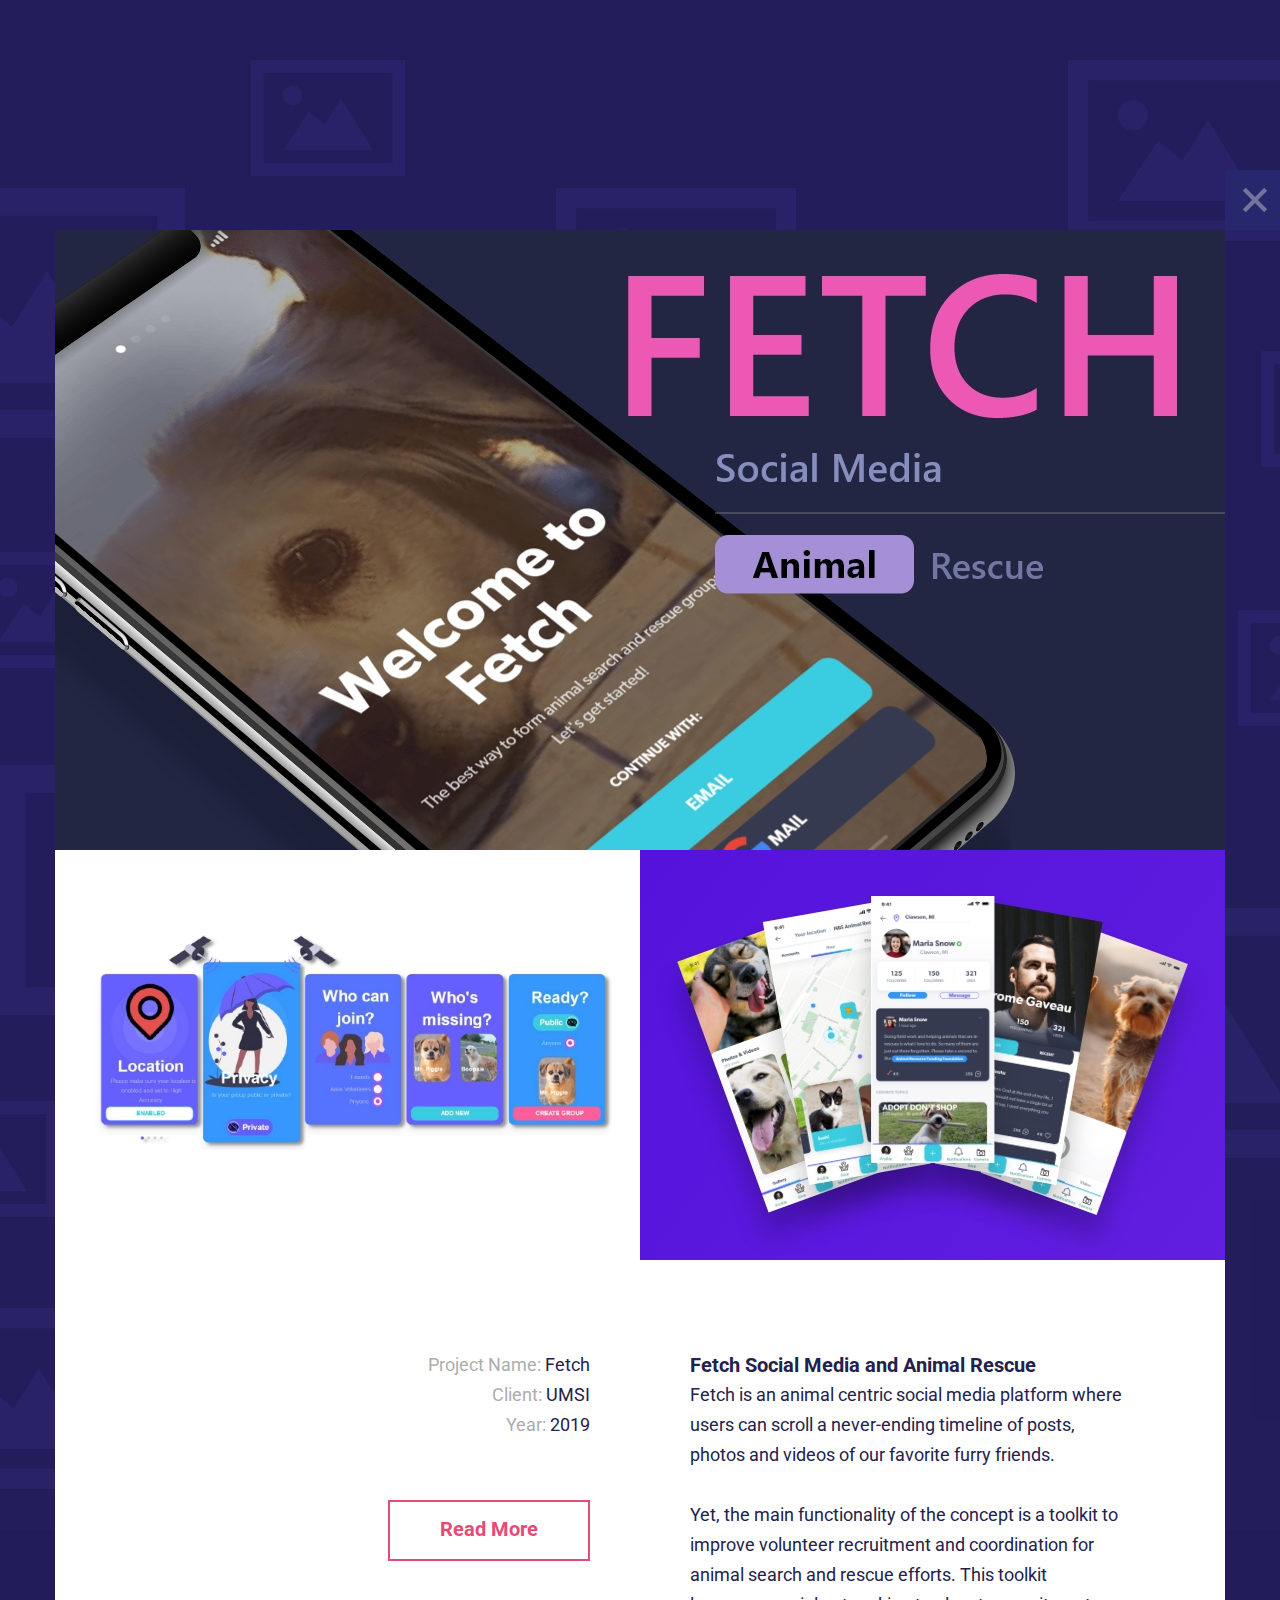
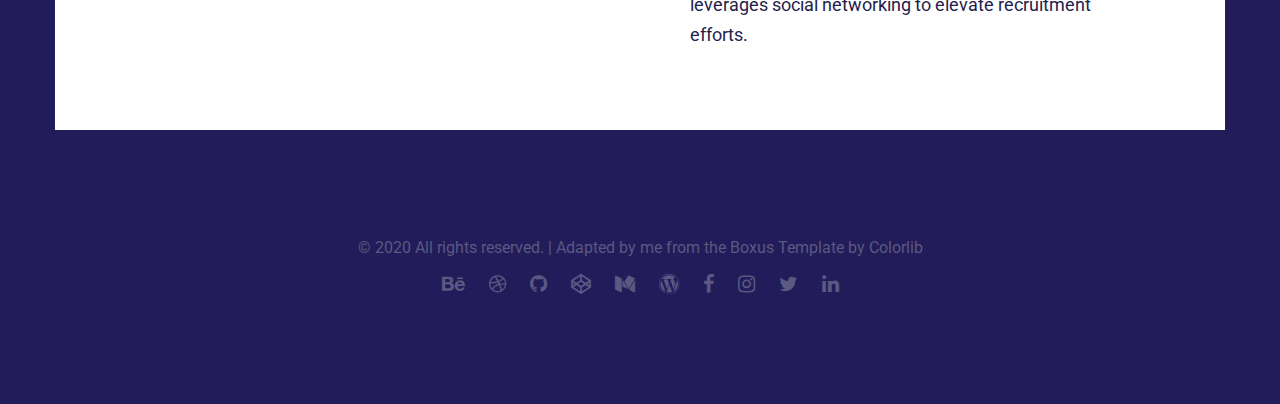
==== fetch-portfolio.html @ fd2efea6 "Add files via upload" ====
<!DOCTYPE HTML>
<html lang="en-US">
    <head>
        <title>Boxus - Html Responsive One Page Template</title>
        <meta http-equiv="Content-Type" content="text/html; charset=UTF-8">
        <meta name="description" content="Template by Colorlib" />
        <meta name="keywords" content="HTML, CSS, JavaScript, PHP" />
        <meta name="author" content="Colorlib" />
        <meta name="viewport" content="width=device-width, initial-scale=1, maximum-scale=1">

        <link rel="shortcut icon" href="images/favicon.png" />
        <link href='http://fonts.googleapis.com/css?family=Roboto:300,400,400i,700,700i,900|Montserrat:400,700|PT+Serif' rel='stylesheet' type='text/css'>
        <link rel="stylesheet" type="text/css"  href='css/clear.css' />
        <link rel="stylesheet" type="text/css"  href='css/common.css' />
        <link rel="stylesheet" type="text/css"  href='css/font-awesome.min.css' />
        <link rel="stylesheet" type="text/css"  href='css/carouFredSel.css' />
        <link rel="stylesheet" type="text/css"  href='css/prettyPhoto.css' />
        <link rel="stylesheet" type="text/css"  href='css/sm-clean.css' />
        <link rel="stylesheet" type="text/css"  href='style.css' />

        <!--[if lt IE 9]>
                <script src="js/html5.js"></script>
        <![endif]-->

    </head>
    <body class="single-portfolio">

        <!-- Preloader Gif -->
        <table class="doc-loader">
            <tr>
                <td>
                    <img src="images/loop_loading_derek_fitzpatrick.gif" alt="Loading..." />
                </td>
            </tr>
        </table>

        <!-- Menu -->
        <div class="menu-wrapper center-relative">
            <nav id="header-main-menu">
                <div class="mob-menu">MENU</div>
                <ul class="main-menu sm sm-clean">
                    <li><a href="#home">Home</a></li>
                    <li><a href="#services">Services</a></li>
                    <li><a href="#portfolio">Portfolio</a></li>
                    <li><a href="#about">About</a></li>
                    <li><a href="#news">News</a></li>
                    <li><a href="#video">Video</a></li>
                    <li><a href="#skills">Skills</a></li>
                    <li><a href="#contact">Contact</a></li>
                </ul>
            </nav>
        </div>



        <article id="portfolio-1" class="section portfolio">
            <div class="center-relative content-1170">
                <div class="entry-content">
                    <div class="content-wrap relative">
                        <a class="absolute x-close" href="index.html#portfolio">
                            <img src="images/icon_x.svg" alt="Close">
                        </a>

                        <div class="one margin-0">
                            <img src="demo-images/item_img_01.jpg" alt="">
                        </div>
                        <div class="clear"></div>
                        <div class="one_half margin-0">
                            <img src="demo-images/item_img_02.jpg" alt="">
                        </div>
                        <div class="one_half last margin-0">
                            <img src="demo-images/item_img_03.jpg" alt="">
                        </div>
                        <div class="clear"></div>
                        <br>
                        <br>
                        <br>

                        <div class="one_half text-right">
                            <p>
                                <span style="color: #adadad;">Project Name:</span> Fetch<br>
                                <span style="color: #adadad;">Client:</span> UMSI<br>
                                <span style="color: #adadad;">Year:</span> 2019
                            </p>
                           <br>
                           <br>
                            <div class="text-right">
                                <a href="#" target="_self" class="button ">Read More</a>
                            </div>
                        </div>
                        <div class="one_half last ">
                            <h1>Fetch Social Media and Animal Rescue</h1>
                            <p>Fetch is an animal centric social media platform where users can scroll a never-ending timeline of posts, photos and videos of our favorite furry friends.</p>
                            <br>
                            <p>
                                Yet, the main functionality of the concept is a toolkit to improve volunteer recruitment and coordination for animal search and rescue efforts. This toolkit leverages social networking to elevate recruitment efforts.<br>
                            </p>
                        </div>
                        <div class="clear"></div>
                    </div>
                </div>
                <div class="clear"></div>
            </div>



            <!-- Footer -->
            <footer>
                <div class="footer content-1170 center-relative">
                    <ul>
                        <li class="copyright-footer">
                            © 2020 All rights reserved. | Adapted by me from the Boxus Template by <a href="https://colorlib.com" target="_blank">Colorlib</a>
                        </li>
                        <li class="social-footer">
                            <a href="https://www.behance.net/mtthwx" target="_blank"><span class="fa fa-behance"></span></a>
                        <a href="https://dribbble.com/mtthwgrvn" target="_blank"><span class="fa fa-dribbble"></span></a>
						<a href="https://github.com/mtthwgrvn" target="_blank"><span class="fa fa-github"></span></a>
						<a href="https://codepen.io/mtthwgrvn/" target="_blank"><span class="fa fa-codepen"></span></a>
						<a href="https://medium.com/@mtthwgrvn_15256" target="_blank"><span class="fa fa-medium"></span></a>
						<a href="https://mtthwx.com" target="_blank"><span class="fa fa-wordpress"></span></a>
                        <a href="https://www.facebook.com/mtthwgrvn" target="_blank"><span class="fa fa-facebook"></span></a>
						<a href="https://www.instagram.com/_mtthwgrvn_/" target="_blank"><span class="fa fa-instagram"></span></a>
						<a href="https://twitter.com/mtthwgrvn" target="_blank"><span class="fa fa-twitter"></span></a>
						<a href="https://www.linkedin.com/in/matthew-garvin-7260724a/" target="_blank"><span class="fa fa-linkedin"></span></a>
                        </li>
                    </ul>
                </div>
            </footer>
        </article>




        <!--Load JavaScript-->
        <script type="text/javascript" src="js/jquery.js"></script>
        <script type='text/javascript' src='js/jquery.sticky-kit.min.js'></script>
        <script type='text/javascript' src='js/jquery.smartmenus.min.js'></script>
        <script type='text/javascript' src='js/jquery.sticky.js'></script>
        <script type='text/javascript' src='js/jquery.dryMenu.js'></script>
        <script type='text/javascript' src='js/isotope.pkgd.js'></script>
        <script type='text/javascript' src='js/jquery.carouFredSel-6.2.0-packed.js'></script>
        <script type='text/javascript' src='js/jquery.mousewheel.min.js'></script>
        <script type='text/javascript' src='js/jquery.touchSwipe.min.js'></script>
        <script type='text/javascript' src='js/jquery.easing.1.3.js'></script>
        <script type='text/javascript' src='js/imagesloaded.pkgd.js'></script>
        <script type='text/javascript' src='js/jquery.prettyPhoto.js'></script>
        <script type='text/javascript' src='js/main.js'></script>
    </body>
</html>
---- css/clear.css ----
html, body, div, span, object, iframe,
h1, h2, h3, h4, h5, h6, p, blockquote, pre,
abbr, address, cite, code,
del, dfn, em, img, ins, kbd, q, samp,
small, strong, sub, sup, var,
b, i, ol, ul, li,
fieldset, form, label, legend,
table, caption, tbody, tfoot, thead, tr, th, td,
article, aside, canvas, details, figcaption, figure, 
footer, header, hgroup, menu, nav, section, summary,
time, mark, audio, video {
    margin:0;
    padding:0;
    border:0;
    outline: none;
    font-size:100%;
    vertical-align:baseline;
    background:transparent;
}

body {
    line-height:1;
}

article,aside,details,figcaption,figure,
footer,header,hgroup,menu,nav,section { 
    display:block;
}

nav ul,ul,ol {
    list-style:none;
}

blockquote, q {
    quotes:none;
}

blockquote:before, blockquote:after,
q:before, q:after {
    content:'';
    content:none;
}

a {
    margin:0;
    padding:0;
    font-size:100%;
	outline: none;
    vertical-align:baseline;
    background:transparent;
}

ins {
    background-color:#ff9;
    color:#000;
    text-decoration:none;
}

mark {
    background-color:#ff9;
    color:#000; 
    font-style:italic;
    font-weight:bold;
}

del {
    text-decoration: line-through;
}

abbr[title], dfn[title] {
    border-bottom:1px dotted;
    cursor:help;
}

table {
    border-collapse:collapse;
    border-spacing:0;
}

hr {
    display:block;
    height:1px;
    border:0;   
    border-top:1px solid #cccccc;
    margin:1em 0;
    padding:0;
}

input, select {
    vertical-align:middle;
}

input:focus, textarea:focus
{
    outline: none;
}
---- css/common.css ----
a.wp-ver
{
    color: red !important;
    font-weight: 700 !important;
}
.block
{
    display: block;
}
.hidden
{
    display: none;
}
.clear
{
    clear: both;
}
.left
{
    float: left;
}
.right
{
    float: right;
}
.line-height
{
    line-height: 0;
}
.clear-right
{
    clear: right;
}
.clear-left
{
    clear: left;
}
.center-relative
{
    margin-left: auto;
    margin-right: auto;
}
.center-absolute
{
    left: 50%;
}
.center-text
{
    text-align: center !important;
}
.text-left
{
    text-align: left;
}
.text-right
{
    text-align: right;
}
.absolute
{
    position: absolute;
}
.fixed
{
    position: fixed;
}
.relative
{
    position: relative;
}
.margin-0, .margin-0 img
{
    margin: 0 !important;
    line-height: 0;
}
.top-0
{
    margin-top: 0 !important;
}
.top-5
{
    margin-top: 5px !important;	
}
.top-10
{
    margin-top: 10px;	
}
.top-15
{
    margin-top: 15px;	
}
.top-20
{
    margin-top: 20px;
}
.top-25
{
    margin-top: 25px;	
}
.top-30
{
    margin-top: 30px;	
}
.top-50
{
    margin-top: 50px;	
}
.top-60
{
    margin-top: 60px;	
}
.top-70
{
    margin-top: 70px;	
}
.top-75
{
    margin-top: 75px;	
}
.top-80
{
    margin-top: 80px;
}
.top-100
{
    margin-top: 100px;	
}
.top-105
{
    margin-top: 105px;	
}
.top-120
{
    margin-top: 120px;
}
.top-150
{
    margin-top: 150px;	
}
.top-200
{
    margin-top: 200px;	
}
.top-negative-30
{
    margin-top: -30px;
}
.left-35
{
    margin-left:35px;
}
.right-35
{
    margin-right:35px;
}
.bottom-0
{
    margin-bottom: 0 !important;
}
.bottom-10
{
    margin-bottom: 10px !important;
}
.bottom-20
{
    margin-bottom: 20px !important;
}
.bottom-25
{
    margin-bottom: 25px !important;
}
.bottom-30
{
    margin-bottom: 30px !important;
}
.bottom-50
{
    margin-bottom: 50px !important;
}
.bottom-100
{
    margin-bottom: 100px !important;
}
.bottom-150
{
    margin-bottom: 150px !important;
}
.bottom-200
{
    margin-bottom: 200px !important;
}
.width-25
{
    width: 25%;
}
.width-50
{
    width: 50%;
}
.width-75
{
    width: 75%;
}
.width-85
{
    width: 85%;
}
.width-100
{
    width: 100%;
}
.sticky
{
    font-size: 100%;
}
blockquote
{
    font-family: 'Montserrat', sans-serif;
    margin-top: 50px;
    margin-bottom: 50px;
    font-size: 20px;
    line-height: 35px;
    color: #e64b77;
    font-weight: 400;
    position: relative;
    z-index: 2;
}
blockquote.inline-blockquote
{
    width: 395px;
    float: left;
    margin-left: -40px;
    margin-right: 40px;
    margin-top: 70px;

}
blockquote p
{
    position: relative;
    z-index: 2;
}
.wrap-blockquote
{
    display: inline;
}
address
{
    font-size: 32px;
    line-height: 50px;
    font-style: normal;
}
iframe
{
    width: 100%;
}
a.button
{
    display: inline-block;
    color: #e54b76;
    border: 2px solid #e54b76;
    text-align: center;
    padding-bottom: 15px;
    padding-top: 12px;
    padding-left: 50px;
    padding-right: 50px;
    cursor: pointer;
    margin-bottom: 25px;
    vertical-align: middle;
    text-decoration: none;
    font-size: 20px;
    font-weight: 700;
    transition: all .2s linear;
}
a.button:active
{
    position: relative;
    top: 1px;	
}
a.button:hover
{
    color: white;
    background-color: #e54b76;
}

h1,h2,h3,h4,h5,h6
{
    padding: 20px 0;
}
h1
{
    font-size: 38px;
    line-height: 38px;    
}
h2
{
    font-size: 34px;    
    line-height: 34px;    
}
h3
{
    font-size: 32px;  
    line-height: 32px;    
}
h4
{
    font-size: 30px;    
}
h5
{
    font-size: 28px;   
}
h6
{
    font-size: 26px;    
}
em
{
    font-style: italic;
}
ol
{
    list-style-type: decimal;
}
pre
{
    word-wrap: break-word;
}
.single-content table, .single-content th, .single-content td, .page-content table, .page-content th, .page-content td
{
    border:1px solid black;
    padding: 10px;
    vertical-align: middle;
}
sup
{
    vertical-align: super;
    font-size: smaller;
}
sub
{
    vertical-align: sub;
    font-size: smaller;
}
.single-content ol
{
    display: block;
    list-style-type: decimal;
    margin: 0 0 14px 17px;
}
.single-content ul
{
    display: block;
    list-style-type: disc;
    margin: 0 0 14px 17px;
}

/* COLUMNS */

.one,  .one_half,  .one_third,  .two_third,  .three_fourth, 
.one_fourth{
    margin-right: 100px;
    float: left;
    position: relative;
    margin-bottom: 30px;
}
.last{
    margin-right: 0 !important;
    clear: right;
}
.one{
    float: none;
    display: block;
    clear: both;
    margin-right: 0;
}
.one_half{
    width: 290px;
}

.one img,  .one_half img,  .one_third img,  .two_third img, 
.three_fourth img,  .one_fourth img{
    max-width: 100%;
    height: auto;
    max-height: 100%;
    width: auto;	
}

.one.margin-0 img, .one_half.margin-0 img, .one_third.margin-0 img, .two_third.margin-0 img, 
.one_fourth.margin-0 img, .three_fourth.margin-0 img{
    width: 100% !important;
}

.one.margin-0
{
    width: 100% !important;
    padding: 0 !important;
}

.one_half.margin-0{
    width: 50% !important;
    float: left !important;
    padding: 0 !important;
}

.one_third.margin-0{
    width: 33.333333333%;
    float: left !important;
    padding: 0 !important;
}
.two_third.margin-0{
    width: 66.666666666%;
    float: left !important;
    padding: 0 !important;
}
.one_fourth.margin-0{
    width: 25%;
    float: left !important;
    padding: 0 !important;
}
.three_fourth.margin-0{
    width: 75%;
    float: left !important;
    padding: 0 !important;
}

/* MENU */

/* Mobile first layout SmartMenus Core CSS (it's not recommended editing these rules)
   You need this once per page no matter how many menu trees or different themes you use.
-------------------------------------------------------------------------------------------*/

.sm,.sm ul,.sm li{display:block;list-style:none;margin:0;padding:0;line-height:normal;direction:ltr;-webkit-tap-highlight-color:rgba(0,0,0,0);}
.sm-rtl,.sm-rtl ul,.sm-rtl li{direction:rtl;text-align:right;}
.sm>li>h1,.sm>li>h2,.sm>li>h3,.sm>li>h4,.sm>li>h5,.sm>li>h6{margin:0;padding:0;}
.sm ul{display:none;}
.sm li,.sm a{position:relative;}
.sm a{display:block;}
.sm a.disabled{cursor:not-allowed;}
.sm:after{content:"\00a0";display:block;height:0;font:0px/0 serif;clear:both;visibility:hidden;overflow:hidden;}
.sm,.sm *,.sm *:before,.sm *:after{-moz-box-sizing:border-box;-webkit-box-sizing:border-box;box-sizing:border-box;}




/* WP DEFAULT CLASSES */

.alignnone {
    margin: 5px 20px 20px 0;
}

.aligncenter,
div.aligncenter {
    display: block;
    margin: 5px auto 5px auto;
}

.alignright {
    float:right;
    margin: 5px 0 20px 20px;
}

.alignleft {
    float: left;
    margin: 5px 20px 20px 0;
}

.aligncenter 
{
    display: block;
    margin: 5px auto 5px auto;
}

a img.alignright 
{
    float: right;
    margin: 5px 0 20px 20px;
}

a img.alignnone 
{
    margin: 20px 0px;
}

a img.alignleft 
{
    float: left;
    margin: 5px 20px 20px 0;
}

a img.aligncenter 
{
    display: block;
    margin-left: auto;
    margin-right: auto
}

.wp-caption 
{
    max-width: 100%;
}

.wp-caption.alignnone 
{
    margin: 20px 0px;
}

.wp-caption.alignleft 
{
    margin: 5px 20px 20px 0;
    text-align: left;
}

.wp-caption.alignright 
{
    margin: 5px 0 20px 20px;
    text-align: right;
}

.wp-caption img 
{
    width: auto;
    height: auto;
    max-width: 100%;
    max-height: 100%;
}

.wp-caption p.wp-caption-text 
{
    font-family: 'Montserrat', sans-serif;    
    font-size: 18px;
    color: #191919;
    padding-left: 100px;
    padding-top: 10px;
    padding-bottom: 30px;
}
.gallery-caption
{
    font-size: 100%;
}
.bypostauthor
{
    font-size: 100%;
}
/* Text meant only for screen readers. */
.screen-reader-text {
    clip: rect(1px, 1px, 1px, 1px);
    position: absolute !important;
    height: 1px;
    width: 1px;
    overflow: hidden;
}

.screen-reader-text:focus {
    background-color: #f1f1f1;
    border-radius: 3px;
    box-shadow: 0 0 2px 2px rgba(0, 0, 0, 0.6);
    clip: auto !important;
    color: #21759b;
    display: block;
    font-size: 14px;
    font-size: 0.875rem;
    font-weight: bold;
    height: auto;
    left: 5px;
    line-height: normal;
    padding: 15px 23px 14px;
    text-decoration: none;
    top: 5px;
    width: auto;
    z-index: 100000; /* Above WP toolbar. */
}
---- css/carouFredSel.css ----
.list_carousel.responsive {	
    margin-left: 0;
    width: 91%;
}
.list_carousel ul {
    margin: 0;
    padding: 0;
    list-style: none;
    display: block;
}
.list_carousel li {
    text-align: center;		
    padding: 0;
    display: block;
    float: left;
    position: relative;
}	

.image-slider-wrapper.service a.image_slider_next{background-image: url(../images/navigation_arrows_right.svg); width: 50px; height: 50px; z-index: 2; position: absolute; top: -150px; }
.image-slider-wrapper.img a.image_slider_next{background-image: url(../images/navigation_arrows_right.svg); width: 50px; height: 50px; z-index: 2; position: absolute; top: 30px; left: 30px;}
.carousel_text_next{background-image: url(../images/navigation_arrows_right.svg); width: 50px; height: 50px; margin-top: 50px; display: block !important; }
a.image_slider_next:hover, .carousel_text_next:hover, .carousel_fw_next:hover {background-position: 0 -50px;}
.carousel_pagination {margin-top: 50px; margin-bottom: 50px; margin-left: 160px;}
.carousel_pagination a {margin: 0 0 0 5px; float: left; transition: background-color .2s linear}
.carousel_pagination a:first-child {margin: 0;}
.carousel_pagination a {width: 18px; height: 18px; border-radius: 90%; display: block; cursor: pointer; text-indent: -9999px;}
.caroufredsel_wrapper{z-index: 1 !important; margin-top: 0 !important; margin-left: 0 !important;}
.fw_carousel_pagination {text-align: center; transition: background-color .2s linear;  margin-top: 80px;}
.fw_carousel_pagination a {text-indent: -9999px; border: 5px solid #fff; width: 25px; height: 25px; border-radius: 90%; margin: 0 10px; display: inline-block;}
.fw_carousel_pagination a.selected {background-color: #fff;}
li.fw-slide {margin: 0 10px; transition: opacity .2s linear;}
li.fw-slide img  {width: auto; height: auto; max-width: 180px; display: block; margin-left: auto; margin-right: auto;}
.fw-slide-text {color: #fff; font-size: 18px;}
.image-slider-wrapper.team .image_slider_next {background-image: url(../images/navigation_arrows_right.svg); width: 50px; height: 50px; z-index: 2; position: absolute; right: 300px; bottom: 30px;}
.carousel_fw_next {background-image: url(../images/navigation_arrows_right.svg); width: 50px; height: 50px; z-index: 2; display: none !important; margin-left: auto;  margin-right: auto; margin-top: 50px;}
---- css/prettyPhoto.css ----
/* ------------------------------------------------------------------------
        This you can edit.
------------------------------------------------------------------------- */

/* ----------------------------------
        Default Theme
----------------------------------- */

div.pp_default .pp_top,
div.pp_default .pp_top .pp_middle,
div.pp_default .pp_top .pp_left,
div.pp_default .pp_top .pp_right,
div.pp_default .pp_bottom,
div.pp_default .pp_bottom .pp_left,
div.pp_default .pp_bottom .pp_middle,
div.pp_default .pp_bottom .pp_right { height: 13px; }

div.pp_default .pp_content .ppt { color: #f8f8f8; }
div.pp_default .pp_content_container .pp_left { padding-left: 13px; }
div.pp_default .pp_content_container .pp_right { padding-right: 13px; }
/*div.pp_default .pp_content { background-color: #fff; }*/
div.pp_default .pp_next:hover { background: url(../images/prettyPhoto/default/sprite_next.png) center right  no-repeat; cursor: pointer; } /* Next button */
div.pp_default .pp_previous:hover { background: url(../images/prettyPhoto/default/sprite_prev.png) center left no-repeat; cursor: pointer; } /* Previous button */
div.pp_default .pp_expand { background: url(../images/prettyPhoto/default/sprite.png) 0 -29px no-repeat; cursor: pointer; width: 28px; height: 28px; } /* Expand button */
div.pp_default .pp_expand:hover { background: url(../images/prettyPhoto/default/sprite.png) 0 -56px no-repeat; cursor: pointer; } /* Expand button hover */
div.pp_default .pp_contract { background: url(../images/prettyPhoto/default/sprite.png) 0 -84px no-repeat; cursor: pointer; width: 28px; height: 28px; } /* Contract button */
div.pp_default .pp_contract:hover { background: url(../images/prettyPhoto/default/sprite.png) 0 -113px no-repeat; cursor: pointer; } /* Contract button hover */
div.pp_default .pp_close { width: 30px; height: 30px; background: url(../images/prettyPhoto/default/sprite.png) 2px 1px no-repeat; cursor: pointer; } /* Close button */
div.pp_default #pp_full_res .pp_inline { color: #000; background-color: white; padding: 30px; } 
.pp_inline img {max-width: 100%; max-height: 100%; width: auto; height: auto;}
div.pp_default .pp_gallery ul li a { background: url(../images/prettyPhoto/default/default_thumb.png) center center #f8f8f8; border:1px solid #aaa; }
div.pp_default .pp_gallery ul li a:hover,
div.pp_default .pp_gallery ul li.selected a { border-color: #fff; }
div.pp_default .pp_social { margin-top: 7px;}

div.pp_default .pp_gallery a.pp_arrow_previous,
div.pp_default .pp_gallery a.pp_arrow_next { position: static; left: auto; }
div.pp_default .pp_nav .pp_play,
div.pp_default .pp_nav .pp_pause { background: url(../images/prettyPhoto/default/sprite.png) -51px 1px no-repeat; height:30px; width:30px; }
div.pp_default .pp_nav .pp_pause { background-position: -51px -29px; }
div.pp_default .pp_details { position: relative; }
div.pp_default a.pp_arrow_previous,
div.pp_default a.pp_arrow_next { background: url(../images/prettyPhoto/default/sprite.png) -31px -3px no-repeat; height: 20px; margin: 4px 0 0 0; width: 20px; }
div.pp_default a.pp_arrow_next { left: 52px; background-position: -82px -3px; } /* The next arrow in the bottom nav */
div.pp_default .pp_content_container .pp_details { margin-top: 5px; }
div.pp_default .pp_nav { clear: none; height: 30px; width: 110px; position: relative; }
div.pp_default .pp_nav .currentTextHolder{ font-family: Georgia; font-style: italic; color:#999; font-size: 11px; left: 75px; line-height: 25px; margin: 0; padding: 0 0 0 10px; position: absolute; top: 2px; }

div.pp_default .pp_close:hover, div.pp_default .pp_nav .pp_play:hover, div.pp_default .pp_nav .pp_pause:hover, div.pp_default .pp_arrow_next:hover, div.pp_default .pp_arrow_previous:hover { opacity:0.7; }

div.pp_default .pp_description{ font-size: 11px; font-weight: bold; line-height: 14px; margin: 5px 50px 5px 0; }


div.pp_default .pp_loaderIcon { background: url(../images/prettyPhoto/default/loader.gif) center center no-repeat; background-color: white;} /* Loader icon */


/* ----------------------------------
        Light Rounded Theme
----------------------------------- */


div.light_rounded .pp_top .pp_left { background: url(../images/prettyPhoto/light_rounded/sprite.png) -88px -53px no-repeat; } /* Top left corner */
div.light_rounded .pp_top .pp_middle { background: #fff; } /* Top pattern/color */
div.light_rounded .pp_top .pp_right { background: url(../images/prettyPhoto/light_rounded/sprite.png) -110px -53px no-repeat; } /* Top right corner */

div.light_rounded .pp_content .ppt { color: #000; }
div.light_rounded .pp_content_container .pp_left,
div.light_rounded .pp_content_container .pp_right { background: #fff; }
div.light_rounded .pp_content { background-color: #fff; } /* Content background */
div.light_rounded .pp_next:hover { background: url(../images/prettyPhoto/light_rounded/btnNext.png) center right  no-repeat; cursor: pointer; } /* Next button */
div.light_rounded .pp_previous:hover { background: url(../images/prettyPhoto/light_rounded/btnPrevious.png) center left no-repeat; cursor: pointer; } /* Previous button */
div.light_rounded .pp_expand { background: url(../images/prettyPhoto/light_rounded/sprite.png) -31px -26px no-repeat; cursor: pointer; } /* Expand button */
div.light_rounded .pp_expand:hover { background: url(../images/prettyPhoto/light_rounded/sprite.png) -31px -47px no-repeat; cursor: pointer; } /* Expand button hover */
div.light_rounded .pp_contract { background: url(../images/prettyPhoto/light_rounded/sprite.png) 0 -26px no-repeat; cursor: pointer; } /* Contract button */
div.light_rounded .pp_contract:hover { background: url(../images/prettyPhoto/light_rounded/sprite.png) 0 -47px no-repeat; cursor: pointer; } /* Contract button hover */
div.light_rounded .pp_close { width: 75px; height: 22px; background: url(../images/prettyPhoto/light_rounded/sprite.png) -1px -1px no-repeat; cursor: pointer; } /* Close button */
div.light_rounded .pp_details { position: relative; }
div.light_rounded .pp_description { margin-right: 85px; }
div.light_rounded #pp_full_res .pp_inline { color: #000; } 
div.light_rounded .pp_gallery a.pp_arrow_previous,
div.light_rounded .pp_gallery a.pp_arrow_next { margin-top: 12px !important; }
div.light_rounded .pp_nav .pp_play { background: url(../images/prettyPhoto/light_rounded/sprite.png) -1px -100px no-repeat; height: 15px; width: 14px; }
div.light_rounded .pp_nav .pp_pause { background: url(../images/prettyPhoto/light_rounded/sprite.png) -24px -100px no-repeat; height: 15px; width: 14px; }

div.light_rounded .pp_arrow_previous { background: url(../images/prettyPhoto/light_rounded/sprite.png) 0 -71px no-repeat; } /* The previous arrow in the bottom nav */
div.light_rounded .pp_arrow_previous.disabled { background-position: 0 -87px; cursor: default; }
div.light_rounded .pp_arrow_next { background: url(../images/prettyPhoto/light_rounded/sprite.png) -22px -71px no-repeat; } /* The next arrow in the bottom nav */
div.light_rounded .pp_arrow_next.disabled { background-position: -22px -87px; cursor: default; }

div.light_rounded .pp_bottom .pp_left { background: url(../images/prettyPhoto/light_rounded/sprite.png) -88px -80px no-repeat; } /* Bottom left corner */
div.light_rounded .pp_bottom .pp_middle { background: #fff; } /* Bottom pattern/color */
div.light_rounded .pp_bottom .pp_right { background: url(../images/prettyPhoto/light_rounded/sprite.png) -110px -80px no-repeat; } /* Bottom right corner */

div.light_rounded .pp_loaderIcon { background: url(../images/prettyPhoto/light_rounded/loader.gif) center center no-repeat; } /* Loader icon */

/* ----------------------------------
        Dark Rounded Theme
----------------------------------- */

div.dark_rounded .pp_top .pp_left { background: url(../images/prettyPhoto/dark_rounded/sprite.png) -88px -53px no-repeat; } /* Top left corner */
div.dark_rounded .pp_top .pp_middle { background: url(../images/prettyPhoto/dark_rounded/contentPattern.png) top left repeat; } /* Top pattern/color */
div.dark_rounded .pp_top .pp_right { background: url(../images/prettyPhoto/dark_rounded/sprite.png) -110px -53px no-repeat; } /* Top right corner */

div.dark_rounded .pp_content_container .pp_left { background: url(../images/prettyPhoto/dark_rounded/contentPattern.png) top left repeat-y; } /* Left Content background */
div.dark_rounded .pp_content_container .pp_right { background: url(../images/prettyPhoto/dark_rounded/contentPattern.png) top right repeat-y; } /* Right Content background */
div.dark_rounded .pp_content { background: url(../images/prettyPhoto/dark_rounded/contentPattern.png) top left repeat; } /* Content background */
div.dark_rounded .pp_next:hover { background: url(../images/prettyPhoto/dark_rounded/btnNext.png) center right  no-repeat; cursor: pointer; } /* Next button */
div.dark_rounded .pp_previous:hover { background: url(../images/prettyPhoto/dark_rounded/btnPrevious.png) center left no-repeat; cursor: pointer; } /* Previous button */
div.dark_rounded .pp_expand { background: url(../images/prettyPhoto/dark_rounded/sprite.png) -31px -26px no-repeat; cursor: pointer; } /* Expand button */
div.dark_rounded .pp_expand:hover { background: url(../images/prettyPhoto/dark_rounded/sprite.png) -31px -47px no-repeat; cursor: pointer; } /* Expand button hover */
div.dark_rounded .pp_contract { background: url(../images/prettyPhoto/dark_rounded/sprite.png) 0 -26px no-repeat; cursor: pointer; } /* Contract button */
div.dark_rounded .pp_contract:hover { background: url(../images/prettyPhoto/dark_rounded/sprite.png) 0 -47px no-repeat; cursor: pointer; } /* Contract button hover */
div.dark_rounded .pp_close { width: 75px; height: 22px; background: url(../images/prettyPhoto/dark_rounded/sprite.png) -1px -1px no-repeat; cursor: pointer; } /* Close button */
div.dark_rounded .pp_details { position: relative; }
div.dark_rounded .pp_description { margin-right: 85px; }
div.dark_rounded .currentTextHolder { color: #c4c4c4; }
div.dark_rounded .pp_description { color: #fff; }
div.dark_rounded #pp_full_res .pp_inline { color: #fff; }
div.dark_rounded .pp_gallery a.pp_arrow_previous,
div.dark_rounded .pp_gallery a.pp_arrow_next { margin-top: 12px !important; }
div.dark_rounded .pp_nav .pp_play { background: url(../images/prettyPhoto/dark_rounded/sprite.png) -1px -100px no-repeat; height: 15px; width: 14px; }
div.dark_rounded .pp_nav .pp_pause { background: url(../images/prettyPhoto/dark_rounded/sprite.png) -24px -100px no-repeat; height: 15px; width: 14px; }

div.dark_rounded .pp_arrow_previous { background: url(../images/prettyPhoto/dark_rounded/sprite.png) 0 -71px no-repeat; } /* The previous arrow in the bottom nav */
div.dark_rounded .pp_arrow_previous.disabled { background-position: 0 -87px; cursor: default; }
div.dark_rounded .pp_arrow_next { background: url(../images/prettyPhoto/dark_rounded/sprite.png) -22px -71px no-repeat; } /* The next arrow in the bottom nav */
div.dark_rounded .pp_arrow_next.disabled { background-position: -22px -87px; cursor: default; }

div.dark_rounded .pp_bottom .pp_left { background: url(../images/prettyPhoto/dark_rounded/sprite.png) -88px -80px no-repeat; } /* Bottom left corner */
div.dark_rounded .pp_bottom .pp_middle { background: url(../images/prettyPhoto/dark_rounded/contentPattern.png) top left repeat; } /* Bottom pattern/color */
div.dark_rounded .pp_bottom .pp_right { background: url(../images/prettyPhoto/dark_rounded/sprite.png) -110px -80px no-repeat; } /* Bottom right corner */

div.dark_rounded .pp_loaderIcon { background: url(../images/prettyPhoto/dark_rounded/loader.gif) center center no-repeat; } /* Loader icon */


/* ----------------------------------
        Dark Square Theme
----------------------------------- */

div.dark_square .pp_left ,
div.dark_square .pp_middle,
div.dark_square .pp_right,
div.dark_square .pp_content { background: #000; }

div.dark_square .currentTextHolder { color: #c4c4c4; }
div.dark_square .pp_description { color: #fff; }
div.dark_square .pp_loaderIcon { background: url(../images/prettyPhoto/dark_square/loader.gif) center center no-repeat; } /* Loader icon */

div.dark_square .pp_expand { background: url(../images/prettyPhoto/dark_square/sprite.png) -31px -26px no-repeat; cursor: pointer; } /* Expand button */
div.dark_square .pp_expand:hover { background: url(../images/prettyPhoto/dark_square/sprite.png) -31px -47px no-repeat; cursor: pointer; } /* Expand button hover */
div.dark_square .pp_contract { background: url(../images/prettyPhoto/dark_square/sprite.png) 0 -26px no-repeat; cursor: pointer; } /* Contract button */
div.dark_square .pp_contract:hover { background: url(../images/prettyPhoto/dark_square/sprite.png) 0 -47px no-repeat; cursor: pointer; } /* Contract button hover */
div.dark_square .pp_close { width: 75px; height: 22px; background: url(../images/prettyPhoto/dark_square/sprite.png) -1px -1px no-repeat; cursor: pointer; } /* Close button */
div.dark_square .pp_details { position: relative; }
div.dark_square .pp_description { margin: 0 85px 0 0; }
div.dark_square #pp_full_res .pp_inline { color: #fff; }
div.dark_square .pp_gallery a.pp_arrow_previous,
div.dark_square .pp_gallery a.pp_arrow_next { margin-top: 12px !important; }
div.dark_square .pp_nav { clear: none; }
div.dark_square .pp_nav .pp_play { background: url(../images/prettyPhoto/dark_square/sprite.png) -1px -100px no-repeat; height: 15px; width: 14px; }
div.dark_square .pp_nav .pp_pause { background: url(../images/prettyPhoto/dark_square/sprite.png) -24px -100px no-repeat; height: 15px; width: 14px; }

div.dark_square .pp_arrow_previous { background: url(../images/prettyPhoto/dark_square/sprite.png) 0 -71px no-repeat; } /* The previous arrow in the bottom nav */
div.dark_square .pp_arrow_previous.disabled { background-position: 0 -87px; cursor: default; }
div.dark_square .pp_arrow_next { background: url(../images/prettyPhoto/dark_square/sprite.png) -22px -71px no-repeat; } /* The next arrow in the bottom nav */
div.dark_square .pp_arrow_next.disabled { background-position: -22px -87px; cursor: default; }

div.dark_square .pp_next:hover { background: url(../images/prettyPhoto/dark_square/btnNext.png) center right  no-repeat; cursor: pointer; } /* Next button */
div.dark_square .pp_previous:hover { background: url(../images/prettyPhoto/dark_square/btnPrevious.png) center left no-repeat; cursor: pointer; } /* Previous button */


/* ----------------------------------
        Light Square Theme
----------------------------------- */

div.light_square .pp_left ,
div.light_square .pp_middle,
div.light_square .pp_right,
div.light_square .pp_content { background: #fff; }

div.light_square .pp_content .ppt { color: #000; }
div.light_square .pp_expand { background: url(../images/prettyPhoto/light_square/sprite.png) -31px -26px no-repeat; cursor: pointer; } /* Expand button */
div.light_square .pp_expand:hover { background: url(../images/prettyPhoto/light_square/sprite.png) -31px -47px no-repeat; cursor: pointer; } /* Expand button hover */
div.light_square .pp_contract { background: url(../images/prettyPhoto/light_square/sprite.png) 0 -26px no-repeat; cursor: pointer; } /* Contract button */
div.light_square .pp_contract:hover { background: url(../images/prettyPhoto/light_square/sprite.png) 0 -47px no-repeat; cursor: pointer; } /* Contract button hover */
div.light_square .pp_close { width: 75px; height: 22px; background: url(../images/prettyPhoto/light_square/sprite.png) -1px -1px no-repeat; cursor: pointer; } /* Close button */
div.light_square .pp_details { position: relative; }
div.light_square .pp_description { margin-right: 85px; }
div.light_square #pp_full_res .pp_inline { color: #000; }
div.light_square .pp_gallery a.pp_arrow_previous,
div.light_square .pp_gallery a.pp_arrow_next { margin-top: 12px !important; }
div.light_square .pp_nav .pp_play { background: url(../images/prettyPhoto/light_square/sprite.png) -1px -100px no-repeat; height: 15px; width: 14px; }
div.light_square .pp_nav .pp_pause { background: url(../images/prettyPhoto/light_square/sprite.png) -24px -100px no-repeat; height: 15px; width: 14px; }

div.light_square .pp_arrow_previous { background: url(../images/prettyPhoto/light_square/sprite.png) 0 -71px no-repeat; } /* The previous arrow in the bottom nav */
div.light_square .pp_arrow_previous.disabled { background-position: 0 -87px; cursor: default; }
div.light_square .pp_arrow_next { background: url(../images/prettyPhoto/light_square/sprite.png) -22px -71px no-repeat; } /* The next arrow in the bottom nav */
div.light_square .pp_arrow_next.disabled { background-position: -22px -87px; cursor: default; }

div.light_square .pp_next:hover { background: url(../images/prettyPhoto/light_square/btnNext.png) center right  no-repeat; cursor: pointer; } /* Next button */
div.light_square .pp_previous:hover { background: url(../images/prettyPhoto/light_square/btnPrevious.png) center left no-repeat; cursor: pointer; } /* Previous button */

div.light_square .pp_loaderIcon { background: url(../images/prettyPhoto/light_rounded/loader.gif) center center no-repeat; } /* Loader icon */


/* ----------------------------------
        Facebook style Theme
----------------------------------- */

div.facebook .pp_top .pp_left { background: url(../images/prettyPhoto/facebook/sprite.png) -88px -53px no-repeat; } /* Top left corner */
div.facebook .pp_top .pp_middle { background: url(../images/prettyPhoto/facebook/contentPatternTop.png) top left repeat-x; } /* Top pattern/color */
div.facebook .pp_top .pp_right { background: url(../images/prettyPhoto/facebook/sprite.png) -110px -53px no-repeat; } /* Top right corner */

div.facebook .pp_content .ppt { color: #000; }
div.facebook .pp_content_container .pp_left { background: url(../images/prettyPhoto/facebook/contentPatternLeft.png) top left repeat-y; } /* Content background */
div.facebook .pp_content_container .pp_right { background: url(../images/prettyPhoto/facebook/contentPatternRight.png) top right repeat-y; } /* Content background */
div.facebook .pp_content { background: #fff; } /* Content background */
div.facebook .pp_expand { background: url(../images/prettyPhoto/facebook/sprite.png) -31px -26px no-repeat; cursor: pointer; } /* Expand button */
div.facebook .pp_expand:hover { background: url(../images/prettyPhoto/facebook/sprite.png) -31px -47px no-repeat; cursor: pointer; } /* Expand button hover */
div.facebook .pp_contract { background: url(../images/prettyPhoto/facebook/sprite.png) 0 -26px no-repeat; cursor: pointer; } /* Contract button */
div.facebook .pp_contract:hover { background: url(../images/prettyPhoto/facebook/sprite.png) 0 -47px no-repeat; cursor: pointer; } /* Contract button hover */
div.facebook .pp_close { width: 22px; height: 22px; background: url(../images/prettyPhoto/facebook/sprite.png) -1px -1px no-repeat; cursor: pointer; } /* Close button */
div.facebook .pp_details { position: relative; }
div.facebook .pp_description { margin: 0 37px 0 0; }
div.facebook #pp_full_res .pp_inline { color: #000; } 
div.facebook .pp_loaderIcon { background: url(../images/prettyPhoto/facebook/loader.gif) center center no-repeat; } /* Loader icon */

div.facebook .pp_arrow_previous { background: url(../images/prettyPhoto/facebook/sprite.png) 0 -71px no-repeat; height: 22px; margin-top: 0; width: 22px; } /* The previous arrow in the bottom nav */
div.facebook .pp_arrow_previous.disabled { background-position: 0 -96px; cursor: default; }
div.facebook .pp_arrow_next { background: url(../images/prettyPhoto/facebook/sprite.png) -32px -71px no-repeat; height: 22px; margin-top: 0; width: 22px; } /* The next arrow in the bottom nav */
div.facebook .pp_arrow_next.disabled { background-position: -32px -96px; cursor: default; }
div.facebook .pp_nav { margin-top: 0; }
div.facebook .pp_nav p { font-size: 15px; padding: 0 3px 0 4px; }
div.facebook .pp_nav .pp_play { background: url(../images/prettyPhoto/facebook/sprite.png) -1px -123px no-repeat; height: 22px; width: 22px; }
div.facebook .pp_nav .pp_pause { background: url(../images/prettyPhoto/facebook/sprite.png) -32px -123px no-repeat; height: 22px; width: 22px; }

div.facebook .pp_next:hover { background: url(../images/prettyPhoto/facebook/btnNext.png) center right no-repeat; cursor: pointer; } /* Next button */
div.facebook .pp_previous:hover { background: url(../images/prettyPhoto/facebook/btnPrevious.png) center left no-repeat; cursor: pointer; } /* Previous button */

div.facebook .pp_bottom .pp_left { background: url(../images/prettyPhoto/facebook/sprite.png) -88px -80px no-repeat; } /* Bottom left corner */
div.facebook .pp_bottom .pp_middle { background: url(../images/prettyPhoto/facebook/contentPatternBottom.png) top left repeat-x; } /* Bottom pattern/color */
div.facebook .pp_bottom .pp_right { background: url(../images/prettyPhoto/facebook/sprite.png) -110px -80px no-repeat; } /* Bottom right corner */


/* ------------------------------------------------------------------------
        DO NOT CHANGE
------------------------------------------------------------------------- */

div.pp_pic_holder a:focus { outline:none; }

div.pp_overlay {
    background: #000;
    display: none;
    left: 0;
    position: absolute;
    top: 0;
    width: 100%;
    z-index: 9999;
}

div.pp_pic_holder {
    display: none;
    position: absolute;
    width: 100px;
    z-index: 10000;
}


.pp_top {
    height: 20px;
    position: relative;
}
* html .pp_top { padding: 0 20px; }

.pp_top .pp_left {
    height: 20px;
    left: 0;
    position: absolute;
    width: 20px;
}
.pp_top .pp_middle {
    height: 20px;
    left: 20px;
    position: absolute;
    right: 20px;
}
* html .pp_top .pp_middle {
    left: 0;
    position: static;
}

.pp_top .pp_right {
    height: 20px;
    left: auto;
    position: absolute;
    right: 0;
    top: 0;
    width: 20px;
}

.pp_content { height: 40px; min-width: 40px; }
* html .pp_content { width: 40px; }

.pp_fade { display: none; }

.pp_content_container {
    position: relative;
    text-align: left;
    width: 100%;
}

.pp_content_container .pp_left { padding-left: 20px; }
.pp_content_container .pp_right { padding-right: 20px; }

.pp_content_container .pp_details {
    float: left;
    margin: 10px 0 2px 0;
}
.pp_description {
    display: none;
    margin: 0;
}

.pp_social { float: left; margin: 0; }
.pp_social .facebook { float: left; margin-left: 5px; width: 55px; overflow: hidden; }
.pp_social .twitter { float: left; }

.pp_nav {
    clear: right;
    float: left;
    margin: 3px 10px 0 0;
}

.pp_nav p {
    float: left;
    margin: 2px 4px;
    white-space: nowrap;
}

.pp_nav .pp_play,
.pp_nav .pp_pause {
    float: left;
    margin-right: 4px;
    text-indent: -10000px;
}

a.pp_arrow_previous,
a.pp_arrow_next {
    display: block;
    float: left;
    height: 15px;
    margin-top: 3px;
    overflow: hidden;
    text-indent: -10000px;
    width: 14px;
}

.pp_hoverContainer {
    position: absolute;
    top: 0;
    width: 100%;
    z-index: 2000;
}

.pp_gallery {
    display: none;
    left: 50%;
    margin-top: -50px;
    position: absolute;
    z-index: 10000;
}

.pp_gallery div {
    float: left;
    overflow: hidden;
    position: relative;
}

.pp_gallery ul {
    float: left;
    height: 35px;
    margin: 0 0 0 5px;
    padding: 0;
    position: relative;
    white-space: nowrap;
}

.pp_gallery ul a {
    border: 1px #000 solid;
    border: 1px rgba(0,0,0,0.5) solid;
    display: block;
    float: left;
    height: 33px;
    overflow: hidden;
}

.pp_gallery ul a:hover,
.pp_gallery li.selected a { border-color: #fff; }

.pp_gallery ul a img { border: 0; }

.pp_gallery li {
    display: block;
    float: left;
    margin: 0 5px 0 0;
    padding: 0;
}

.pp_gallery li.default a {
    background: url(../images/prettyPhoto/facebook/default_thumbnail.gif) 0 0 no-repeat;
    display: block;
    height: 33px;
    width: 50px;
}

.pp_gallery li.default a img { display: none; }

.pp_gallery .pp_arrow_previous,
.pp_gallery .pp_arrow_next {
    margin-top: 7px !important;
}

a.pp_next {
    background: url(../images/prettyPhoto/light_rounded/btnNext.png) 10000px 10000px no-repeat;
    display: block;
    float: right;
    height: 100%;
    text-indent: -10000px;
    width: 49%;
}

a.pp_previous {
    background: url(../images/prettyPhoto/light_rounded/btnNext.png) 10000px 10000px no-repeat;
    display: block;
    float: left;
    height: 100%;
    text-indent: -10000px;
    width: 49%;
}

a.pp_expand,
a.pp_contract {
    cursor: pointer;
    display: none;
    height: 20px;	
    position: absolute;
    right: 30px;
    text-indent: -10000px;
    top: 10px;
    width: 20px;
    z-index: 20000;
}

a.pp_close {
    position: absolute; right: 0; top: 0; 
    display: block;
    line-height:22px;
    text-indent: -10000px;
}

.pp_bottom {
    height: 20px;
    position: relative;
}
* html .pp_bottom { padding: 0 20px; }

.pp_bottom .pp_left {
    height: 20px;
    left: 0;
    position: absolute;
    width: 20px;
}
.pp_bottom .pp_middle {
    height: 20px;
    left: 20px;
    position: absolute;
    right: 20px;
}
* html .pp_bottom .pp_middle {
    left: 0;
    position: static;
}

.pp_bottom .pp_right {
    height: 20px;
    left: auto;
    position: absolute;
    right: 0;
    top: 0;
    width: 20px;
}

.pp_loaderIcon {
    display: block;
    height: 24px;
    left: 50%;
    margin: -12px 0 0 -12px;
    position: absolute;
    top: 50%;
    width: 24px;
}

#pp_full_res {
    line-height: 1 !important;
}

#pp_full_res .pp_inline {
    text-align: left;
}

#pp_full_res .pp_inline p { margin: 0 0 15px 0; }

div.ppt {
    color: #fff;
    display: none !important;
    font-size: 17px;
    margin: 0 0 5px 15px;
    z-index: 9999;
}

@media screen and (max-width: 400px) {		
    .pp_pic_holder.pp_default { width: 100%!important; left: 0!important; overflow: hidden; }
    div.pp_default .pp_content_container .pp_left { padding-left: 0!important; }
    div.pp_default .pp_content_container .pp_right { padding-right: 0!important; }
    .pp_content { width: 100%!important;}
    .pp_fade { width: 100%!important; height: 100%!important; }
    a.pp_expand, a.pp_contract, .pp_hoverContainer, .pp_gallery, .pp_top, .pp_bottom { display: none!important; }
    #pp_full_res img { width: 100%!important; height: auto!important; }
    .pp_details { width: 94%!important; padding-left: 3%; padding-right: 4%; padding-top: 10px; padding-bottom: 10px; margin-top: -2px!important; }
    a.pp_close { right: 10px!important; top: 10px!important; }
}
---- css/sm-clean.css ----
.sm-clean {
    background: #eeeeee;
    -webkit-border-radius: 5px;
    -moz-border-radius: 5px;
    -ms-border-radius: 5px;
    -o-border-radius: 5px;
    border-radius: 5px;
}
.sm-clean a, .sm-clean a:hover, .sm-clean a:focus, .sm-clean a:active {
    padding: 13px 20px;
    /* make room for the toggle button (sub indicator) */
    padding-right: 58px;
    font-size: 18px;
    font-weight: normal;
    line-height: 17px;
    text-decoration: none;
}
.sm-clean a.current {
    color: #d23600;
}
.sm-clean a.disabled {
    color: #bbbbbb;
}
.sm-clean a span.sub-arrow {
    position: absolute;
    top: 50%;
    margin-top: -17px;
    left: auto;
    right: 4px;
    width: 34px;
    height: 34px;
    overflow: hidden;
    font: bold 16px/34px monospace !important;
    text-align: center;
    text-shadow: none;
    background: rgba(255, 255, 255, 0.5);
    -webkit-border-radius: 5px;
    -moz-border-radius: 5px;
    -ms-border-radius: 5px;
    -o-border-radius: 5px;
    border-radius: 5px;
}
.sm-clean a.highlighted span.sub-arrow:before {
    display: block;
    content: '-';
}
.sm-clean > li:first-child > a, .sm-clean > li:first-child > :not(ul) a {
    -webkit-border-radius: 5px 5px 0 0;
    -moz-border-radius: 5px 5px 0 0;
    -ms-border-radius: 5px 5px 0 0;
    -o-border-radius: 5px 5px 0 0;
    border-radius: 5px 5px 0 0;
}
.sm-clean > li:last-child > a, .sm-clean > li:last-child > *:not(ul) a, .sm-clean > li:last-child > ul,
.sm-clean > li:last-child > ul > li:last-child > a, .sm-clean > li:last-child > ul > li:last-child > *:not(ul) a, .sm-clean > li:last-child > ul > li:last-child > ul,
.sm-clean > li:last-child > ul > li:last-child > ul > li:last-child > a, .sm-clean > li:last-child > ul > li:last-child > ul > li:last-child > *:not(ul) a, .sm-clean > li:last-child > ul > li:last-child > ul > li:last-child > ul,
.sm-clean > li:last-child > ul > li:last-child > ul > li:last-child > ul > li:last-child > a, .sm-clean > li:last-child > ul > li:last-child > ul > li:last-child > ul > li:last-child > *:not(ul) a, .sm-clean > li:last-child > ul > li:last-child > ul > li:last-child > ul > li:last-child > ul,
.sm-clean > li:last-child > ul > li:last-child > ul > li:last-child > ul > li:last-child > ul > li:last-child > a, .sm-clean > li:last-child > ul > li:last-child > ul > li:last-child > ul > li:last-child > ul > li:last-child > *:not(ul) a, .sm-clean > li:last-child > ul > li:last-child > ul > li:last-child > ul > li:last-child > ul > li:last-child > ul {
    -webkit-border-radius: 0 0 5px 5px;
    -moz-border-radius: 0 0 5px 5px;
    -ms-border-radius: 0 0 5px 5px;
    -o-border-radius: 0 0 5px 5px;
    border-radius: 0 0 5px 5px;
}
.sm-clean > li:last-child > a.highlighted, .sm-clean > li:last-child > *:not(ul) a.highlighted,
.sm-clean > li:last-child > ul > li:last-child > a.highlighted, .sm-clean > li:last-child > ul > li:last-child > *:not(ul) a.highlighted,
.sm-clean > li:last-child > ul > li:last-child > ul > li:last-child > a.highlighted, .sm-clean > li:last-child > ul > li:last-child > ul > li:last-child > *:not(ul) a.highlighted,
.sm-clean > li:last-child > ul > li:last-child > ul > li:last-child > ul > li:last-child > a.highlighted, .sm-clean > li:last-child > ul > li:last-child > ul > li:last-child > ul > li:last-child > *:not(ul) a.highlighted,
.sm-clean > li:last-child > ul > li:last-child > ul > li:last-child > ul > li:last-child > ul > li:last-child > a.highlighted, .sm-clean > li:last-child > ul > li:last-child > ul > li:last-child > ul > li:last-child > ul > li:last-child > *:not(ul) a.highlighted {
    -webkit-border-radius: 0;
    -moz-border-radius: 0;
    -ms-border-radius: 0;
    -o-border-radius: 0;
    border-radius: 0;
}
.sm-clean li {
    border-top: 1px solid rgba(0, 0, 0, 0.05);
}
.sm-clean > li:first-child {
    border-top: 0;
}
.sm-clean ul {
    background: transparent;
}
.sm-clean ul a, .sm-clean ul a:hover, .sm-clean ul a:focus, .sm-clean ul a:active {
    font-size: 16px;
}
.sm-clean ul ul a,
.sm-clean ul ul a:hover,
.sm-clean ul ul a:focus,
.sm-clean ul ul a:active {
    border-left: 16px solid transparent;
}
.sm-clean ul ul ul a,
.sm-clean ul ul ul a:hover,
.sm-clean ul ul ul a:focus,
.sm-clean ul ul ul a:active {
    border-left: 24px solid transparent;
}
.sm-clean ul ul ul ul a,
.sm-clean ul ul ul ul a:hover,
.sm-clean ul ul ul ul a:focus,
.sm-clean ul ul ul ul a:active {
    border-left: 32px solid transparent;
}
.sm-clean ul ul ul ul ul a,
.sm-clean ul ul ul ul ul a:hover,
.sm-clean ul ul ul ul ul a:focus,
.sm-clean ul ul ul ul ul a:active {
    border-left: 40px solid transparent;
}

@media (min-width: 925px) {
    /* Switch to desktop layout
    -----------------------------------------------
       These transform the menu tree from
       collapsible to desktop (navbar + dropdowns)
    -----------------------------------------------*/
    /* start... (it's not recommended editing these rules) */
    .sm-clean ul {
        position: absolute;
    }

    .sm-clean li {
        display: inline-block;
    }
    
    .sm-clean .sub-menu li
    {
        display: block;        
        padding-left: 6px;
    }

    .sm-clean.sm-rtl li {
        float: right;
    }

    .sm-clean ul li, .sm-clean.sm-rtl ul li, .sm-clean.sm-vertical li {
        float: none;
    }

    .sm-clean a {
        white-space: nowrap;
    }

    .sm-clean ul a, .sm-clean.sm-vertical a {
        white-space: normal;
    }

    .sm-clean .sm-nowrap > li > a, .sm-clean .sm-nowrap > li > :not(ul) a {
        white-space: nowrap;
    }

    /* ...end */
    .sm-clean {
        padding: 0 10px;
        background: #eeeeee;
        -webkit-border-radius: 100px;
        -moz-border-radius: 100px;
        -ms-border-radius: 100px;
        -o-border-radius: 100px;
        border-radius: 100px;
    }
    .sm-clean a, .sm-clean a:hover, .sm-clean a:focus, .sm-clean a:active, .sm-clean a.highlighted {
        padding: 12px 12px;
        -webkit-border-radius: 0 !important;
        -moz-border-radius: 0 !important;
        -ms-border-radius: 0 !important;
        -o-border-radius: 0 !important;
        border-radius: 0 !important;
    }

    .sm-clean a.has-submenu {
        padding-right: 24px;
    }
    .sm-clean a span.sub-arrow {
        top: 0;
        margin-top: 3px;
        right: -3px;
        width: 34px;
        height: 34px;
        background: transparent;
        -webkit-border-radius: 0;
        -moz-border-radius: 0;
        -ms-border-radius: 0;
        -o-border-radius: 0;
        border-radius: 0;
    }
    .sm-clean a.highlighted span.sub-arrow:before {
        display: none;
    }
    .sm-clean li {
        border-top: 0;
    }    
    .sm-clean > li > ul:after {
        top: -16px;
        left: 31px;
        border-width: 8px;
        border-color: transparent transparent white transparent;
    }
    .sm-clean ul {
        padding: 5px 0;
        background: #201b55;
    }
    .sm-clean ul a, .sm-clean ul a:hover, .sm-clean ul a:focus, .sm-clean ul a:active, .sm-clean ul a.highlighted {
        border: 0 !important;
        padding: 12px;
    }
    .sm-clean ul a.disabled {
        background: white;
        color: #cccccc;
    }
    .sm-clean ul a.has-submenu {
        padding-right: 20px;
    }
    .sm-clean ul a span.sub-arrow {
        right: -5px;
        top: 0;
        margin-top: 3px;
        border: 0;
    }
    .sm-clean span.scroll-up,
    .sm-clean span.scroll-down {
        position: absolute;
        display: none;
        visibility: hidden;
        overflow: hidden;
        background: white;
        height: 20px;
    }
    .sm-clean span.scroll-up:hover,
    .sm-clean span.scroll-down:hover {
        background: #eeeeee;
    }
    .sm-clean span.scroll-up:hover span.scroll-up-arrow, .sm-clean span.scroll-up:hover span.scroll-down-arrow {
        border-color: transparent transparent #d23600 transparent;
    }
    .sm-clean span.scroll-down:hover span.scroll-down-arrow {
        border-color: #d23600 transparent transparent transparent;
    }
    .sm-clean span.scroll-up-arrow, .sm-clean span.scroll-down-arrow {
        position: absolute;
        top: 0;
        left: 50%;
        margin-left: -6px;
        width: 0;
        height: 0;
        overflow: hidden;
        border-width: 6px;
        border-style: dashed dashed solid dashed;
        border-color: transparent transparent #555555 transparent;
    }
    .sm-clean span.scroll-down-arrow {
        top: 8px;
        border-style: solid dashed dashed dashed;
        border-color: #555555 transparent transparent transparent;
    }
    .sm-clean.sm-rtl a.has-submenu {
        padding-right: 12px;
        padding-left: 24px;
    }
    .sm-clean.sm-rtl a span.sub-arrow {
        right: auto;
        left: 12px;
    }
    .sm-clean.sm-rtl.sm-vertical a.has-submenu {
        padding: 10px 20px;
    }
    .sm-clean.sm-rtl.sm-vertical a span.sub-arrow {
        right: auto;
        left: 8px;
        border-style: dashed solid dashed dashed;
        border-color: transparent #555555 transparent transparent;
    }
    .sm-clean.sm-rtl > li > ul:before {
        left: auto;
        right: 30px;
    }
    .sm-clean.sm-rtl > li > ul:after {
        left: auto;
        right: 31px;
    }
    .sm-clean.sm-rtl ul a.has-submenu {
        padding: 10px 20px !important;
    }
    .sm-clean.sm-rtl ul a span.sub-arrow {
        right: auto;
        left: 8px;
        border-style: dashed solid dashed dashed;
        border-color: transparent #555555 transparent transparent;
    }
    .sm-clean.sm-vertical {
        padding: 10px 0;
        -webkit-border-radius: 5px;
        -moz-border-radius: 5px;
        -ms-border-radius: 5px;
        -o-border-radius: 5px;
        border-radius: 5px;
    }
    .sm-clean.sm-vertical a {
        padding: 10px 20px;
    }
    .sm-clean.sm-vertical a:hover, .sm-clean.sm-vertical a:focus, .sm-clean.sm-vertical a:active, .sm-clean.sm-vertical a.highlighted {
        background: white;
    }
    .sm-clean.sm-vertical a.disabled {
        background: #eeeeee;
    }
    .sm-clean.sm-vertical a span.sub-arrow {
        right: 8px;
        top: 50%;
        margin-top: -5px;
        border-width: 5px;
        border-style: dashed dashed dashed solid;
        border-color: transparent transparent transparent #555555;
    }
    .sm-clean.sm-vertical > li > ul:before,
    .sm-clean.sm-vertical > li > ul:after {
        display: none;
    }
    .sm-clean.sm-vertical ul a {
        padding: 10px 20px;
    }
    .sm-clean.sm-vertical ul a:hover, .sm-clean.sm-vertical ul a:focus, .sm-clean.sm-vertical ul a:active, .sm-clean.sm-vertical ul a.highlighted {
        background: #eeeeee;
    }
    .sm-clean.sm-vertical ul a.disabled {
        background: white;
    }
}

.sub-menu {
    text-align: left;
    min-width: 150px;
}

.sub-menu .sub-menu {
    padding-top: 8px;
}
---- style.css ----
body
{
    font-family: 'Roboto', sans-serif;
    font-size: 16px;
    line-height: 26px;
    font-weight: 400;
    color: #23214c;    
}

body a
{
    text-decoration: none;
    color: #23214c;
    transition: color .2s linear;
}

body a:hover
{
    color: #ee87a4;
}

.doc-loader 
{
    position: fixed;
    left: 0px;
    top: 0px;
    width: 100%;
    height: 100%;
    z-index: 99999;	
    background-color: #fff;
}

.doc-loader td 
{       
    text-align: center;
    vertical-align: middle;
}

.doc-loader img
{
    width: 90px;
    height: 90px;        
}

.content-1170
{
    width: 1170px;    
}

.content-1170 img
{
    max-width: 100%;
    max-height: 100%;
    width: auto;
    height: auto;
}

.full-width
{
    line-height: 0;
}



/* TOP MENU */

.menu-wrapper
{    
    transition: background-color .2s linear;
    z-index: 99 !important;
    background-color: #221C5A;
    width: 100% !important;
    top: 0;
    position: fixed;
}

#header-main-menu
{    
    max-width: 1170px;
    margin: 0 auto;
    text-align: center;
}

.main-menu.sm-clean
{
    background-color: transparent;    
}

.main-menu.sm-clean a
{    
    font-size: 13px;
    line-height: 40px;
    color: #fff;
    font-weight: 400;
    transition: color .2s linear;
    text-transform: uppercase;
    letter-spacing: 0.03cm;
}

.main-menu.sm-clean .sub-menu a 
{
    font-size: 11px;
    line-height: 20px;
}

.sm-clean .current_page_item a 
{
    color: #fff !important;
}

.main-menu.sm-clean a:hover 
{
    color: #fff !important;
}

.sm-clean li.active a
{
    color: #fff !important;
}

.mob-menu
{
    display: none;
    font-weight: 700;
    font-size: 30px;
    padding-top: 15px;
    padding-bottom: 15px;
    transition: color .2s linear;
    color: #fff;
}

/* END TOP MENU */



/* GENERAL SECTION */

.section
{    
    position: relative;
    z-index: 1;
}

.section-num
{   
    overflow: hidden;    
    margin-top: 40px;
}

.section-title-holder
{
    background-color: #32DB8A;
    width: 370px;
    height: 370px;    
    z-index: 2;
}

.section-num span
{    
    margin-left: -64px;
    color: #55B286;
    font-family: 'Montserrat', sans-serif;
    font-weight: 700;
    font-size: 180px;
    line-height: 100%;
    letter-spacing: -5px;
}

.section-title-holder h2
{
    font-family: 'Montserrat', sans-serif;
    font-weight: 700;
    font-size: 109px;
    width: 245px;
    word-break: break-all;
    line-height: 83px;
    margin-top: 10px;
    color: white;
    margin-left: 115px;
    text-transform: uppercase;
    letter-spacing: -3px;
    padding: 0;
}

.section-content-holder
{   
    background: #fff;
    width: 800px;
    padding: 60px 0;
}

.section-content-holder .content-wrapper
{
    padding: 0 60px;
}

.section-content-holder.right
{
    margin-left: 370px;
}

.section-content-holder.left
{
    margin-top: 370px;
}

.section-content-holder .content-title-holder
{
    overflow: hidden;
    height: 100px;
    margin-top: -60px;
    padding-bottom: 50px;
}

.section-content-holder .content-title
{
    font-family: 'Montserrat';
    font-weight: 700;
    text-align: center;
    font-size: 180px;
    line-height: 100%;
    text-transform: uppercase;
    margin-top: -75px;
    color: #221c5a;    
}

.extra-content-left
{
    width: 800px;
    color: #fff;    
    padding: 100px 0;
}

.extra-content-right
{
    width: 800px;   
    margin-left: 370px;
    color: #fff;
    padding: 100px 0;
}

.extra-content-full-width
{
    padding: 100px 0;
}

.section:last-of-type .extra-content-left, .section:last-of-type .extra-content-right, .section:last-of-type .extra-content-full-width
{
    padding-bottom: 0;
}

/* END GENERAL SECTION */



/* HOME SECTION */

.intro-page 
{
    padding-bottom: 170px;
    min-height: calc(100vh - 170px);
    background-color: #221c5a; 
    background-image:url("demo-images/xdbackground1.jpg");
	/*background-image:url(demo-images/background_img_01b.jpg);*/
    background-repeat: repeat; 
    background-position: center top; 
    background-size: cover;
    z-index: 10;
}

.top-logo
{
    width: 160px !important;    
    padding-top: 150px;
}

h1.big-title
{
    font-family: 'Montserrat', sans-serif;
    font-size: 56px;
    font-weight: 700;
    line-height: 100%;
    padding-top: 100px;
    color: #fff;
    letter-spacing: -1px;    
    width: 95%;
    margin-left: auto;
    margin-right: auto;
}

.big-title span 
{
    display: block;
}

.title-desc
{
    font-family: 'PT Serif', serif;
    font-size: 22px;
    line-height: 26px;
    max-width: 333px; 
    margin: 0 auto;
    color: #fff;
}

.page-template-page-home .intro-page footer
{
    position: absolute;
    bottom: 0;
    width: 100%;
}

/* END HOME SECTION */



/* SERVICE SECTION */

#services
{
    background-color: #221c5a;
    z-index: 9;
}

#services .section-title-holder
{
    background-color: #32DB8A
}

#services .section-title-holder span
{
    color: #55B286;
}

.service-holder 
{
    display: inline-block;
    width: 335px;
}

.service-holder img 
{
    display: inline-block;
    width: 50px !important;
    vertical-align: top;
}

.service-content-holder 
{
    display: inline-block;
    width: 240px;
    margin-top: 55px;
    margin-left: 5px;
}

.service-title 
{
    font-family: 'Montserrat', sans-serif; 
    font-size: 24px;
    padding-bottom: 10px;
}

/* END SERVICE SECTION */



/* PORTFOLIO SECTION */

#portfolio
{
    background-color: #221C5A; 
    background-image: url("demo-images/background_img_02.jpg"); 
    background-repeat: no-repeat; 
    background-position: center top; 
    background-size: auto;
    z-index: 8;
}

#portfolio .section-title-holder
{
    background-color: rgb(255, 186, 66);
}

#portfolio .section-title-holder span
{
    color: #e3a436;
}

.page-template-page-portfolio .section
{
    padding-top: 100px;
}

.section-content-holder.portfolio-holder
{
    background-color: transparent;
    width: 800px;
    padding: 0;
}

.portfolio-holder .portfolio-load-more-holder
{
    font-family: 'Montserrat', sans-serif;    
    font-weight: 700;
    font-size: 20px;
    width: 430px;
    background-color: #E74C78;
    text-align: center;
}

.portfolio-holder .portfolio-load-more-holder img 
{
    padding-bottom: 15px;
}

.portfolio-holder .portfolio-load-more-holder a
{
    color: #fff;
    padding-top: 30px;
    padding-bottom: 15px;
}

.portfolio-holder .portfolio-load-more-holder
{    
    margin-right: 0;
    margin-left: auto;
}

.more-posts
{ 
    display: block;
}

.more-posts:hover
{
    cursor: pointer;
}

.grid 
{
    width: 800px;
    margin: 0 auto;
    overflow: hidden;
    position: relative;
    display: block;
}

.grid-item 
{
    float: left;
    font-size: 0;
    line-height: 0;
    box-sizing:border-box;
    -moz-box-sizing:border-box;
    -webkit-box-sizing:border-box; 
}

.grid-item img 
{
    display: block;
    width: 100%;
    height: auto;
    max-height: none;
    max-width: none;    
}

.grid-sizer, .grid-item 
{
    width: 400px;
}

.grid-item.p_one_half
{
    width: 400px;
}

.grid-item.p_one
{
    width: 800px;
}

.portfolio-text-holder
{
    position: absolute;
    top: 30px;
    left: 30px;
    bottom: 30px;
    right: 30px;
    z-index: 1;
    font-size: 20px;
    background-color: white;
    text-align: center;   
    display: none;    
}

.portfolio-text-wrapper
{
    width: 90%;
    margin-left: auto;
    margin-right: auto;
}

.portfolio-type
{
    line-height: 100%;
    font-size: 11px;
    color: #9a9a9a;    
    padding-bottom: 20px;
}

.portfolio-type img 
{
    width: auto;
    margin-left: auto;
    margin-right: auto;
}

.portfolio-text
{
    font-family: 'Montserrat', sans-serif;    
    font-weight: 700;
    font-size: 20px;
    line-height: 18px;
    letter-spacing: 4px;
    margin-bottom: 10px;
}

.portfolio-sec-text
{
    font-family: 'Montserrat', sans-serif;    
    font-weight: 700;
    font-size: 16px;
    line-height: 100%;
    color: #8e8da9;
}

.grid-item a:hover
{
    color: #191919;
}

.more-posts-portfolio img
{
    transition: all .2s linear;
    width: 100px;
    height: 100px;
}

.more-posts-portfolio img:hover
{
    cursor: pointer;  
    transform: scale(0.9);
}

div.pp_default .pp_loaderIcon
{
    display: none !important;
}

/* END PORTFOLIO SECTION*/



/* ABOUT SECTION */

#about
{
    background-color: rgb(34, 28, 90); 
    background-image: url("demo-images/background_img_03.jpg"); 
    background-repeat: no-repeat; 
    background-position: center top; 
    background-size: cover; 
    z-index: 7;
}

#about .section-title-holder
{
    background-color: #e64b77;
}

#about .section-title-holder span
{
    color: #b24564;
}

#about .section-content-holder
{
    padding-bottom: 0;
}

.member-content-holder 
{
    width: 330px;
    padding: 90px 50px 50px 50px;
    float: left;
}

.member-image-holder 
{
    width: 370px;
    float: right;
}

.member-image-holder img
{
    width: 100% !important;
}

.member-name
{
    line-height: 26px;
    font-size: 16px;
    font-weight: 700;
    padding: 0;
}

.member-position
{
    line-height: 16px;
    font-size: 14px;
    padding-bottom: 50px;
    color: #ee87a4;
    letter-spacing: 4px;
}

.member-content
{
    line-height: 26px;    
}

.image-slider-wrapper.img .image-slider li img
{
    width: 100%;
}

/* END ABOUT SECTION */


/* NEWS SECTION */

#news
{
    background-color: rgb(34, 28, 90); 
    background-image: url("demo-images/background_img_04.jpg"); 
    background-repeat: no-repeat; 
    background-position: center center; 
    background-size: cover; 
    z-index: 6;
}

.blog-item-holder
{    
    padding: 35px 0;
    border-bottom: 2px solid #f4f4f4;
}

.blog-item-holder:last-of-type 
{
    border: none;
}

.blog-item-holder .num 
{
    display: inline-block;
    width: 110px;
    font-size: 48px;
    font-weight: 900;
    color: #32db89;
}

.blog-item-holder .info 
{
    display: inline-block;
    width: 235px;
}

.blog-item-holder .info .cat-links a 
{
    color: #ee87a4;
    text-transform: uppercase;
    font-size: 12px;
    font-weight: 700;
}

.blog-item-holder .entry-title 
{
    display: inline-block;
    width: 325px;
    padding: 0;
    vertical-align: top;
    line-height: 0;
}

.blog-holder .entry-title a
{    
    -webkit-transition: color 0.5s ease;
    -moz-transition: color 0.5s ease;
    -ms-transition: color 0.5s ease;
    -o-transition: color 0.5s ease;
    transition: color 0.5s ease;
    font-size: 18px;
    line-height: 100%;
    font-weight: 700;
    display: block;
    line-height: 20px;
}

.latest-post-bottom-text
{
    text-align: center;
    margin-top: 25px;
}

.latest-post-bottom-text a 
{
    font-family: 'Montserrat', sans-serif;
    font-weight: 700;    
    font-size: 16px;
    line-height: 100%;    
    color: #32db89;
    letter-spacing: 5px;
    border-bottom: 2px solid;
    padding-left: 5px;
    padding-bottom: 5px; 
}

.testimonial-slider-holder
{
    max-width: 500px;
    padding-left: 50px;
}

.testimonial-text
{
    font-size: 22px;
    line-height: 40px;    
}

.testimonial-author
{
    padding-top: 90px;
    font-size: 16px;
    letter-spacing: 3px;    
}

/* END NEWS SECTION */



/* VIDEO SECTION */

#video
{
    background-color: rgb(34, 28, 90); 
    background-image: url("demo-images/background_img_06.jpg"); 
    background-repeat: repeat-x; 
    background-position: center center; 
    background-size: auto; 
    z-index: 5;
}

#video .section-title-holder
{
    background-color: rgb(255, 186, 66);
}

#video .section-title-holder span
{
    color: #e3a436;
}

#video .section-content-holder
{
    padding-bottom: 0;
}

a.video-popup-holder 
{
    position: relative;
    display: block;
}

a.video-popup-holder .thumb
{
    width: 100%;
}

img.popup-play 
{
    position: absolute;
    top: 50%;
    left: 50%;
    top: calc(50% - 60px);
    left: calc(50% - 60px);
    opacity: 0.7;
    transition: opacity .2s linear;
}

a.video-popup-holder:hover img.popup-play
{
    opacity: 1;
}
/* END VIDEO SECTION */





/* SKILLS SECTION */


#skills
{
    background-color: rgb(34, 28, 90); 
    background-image: url("demo-images/item_background_01.jpg"); 
    background-repeat: no-repeat; 
    background-position: left top; 
    background-size: 100%; 
    z-index: 4;
}

.progress_bar 
{
    margin-bottom: 15px;
}

.progress_bar_field_holder 
{
    height: 59px;
    position: relative;
    width: 100%;
    vertical-align: middle;
    overflow: hidden;
}

.progress_bar_field_holder:hover .progress_bar_title
{
    left: 10px;
    color: #fff !important;
}

.progress_bar_field_holder:hover .progress_bar_percent_text
{
    right: 10px;
    color: #fff !important;
}

.progress_bar_title
{
    position: absolute;
    top: 8px;
    z-index: 2;
    left: -11px;
    font-weight: bold;
    color: white;
    font-size: 45px;
    line-height: 100%;
    transition: color .2s linear, left .2s linear;
}

.progress_bar_percent_text
{
    position: absolute;
    right: -35px;
    top: 15px;
    z-index: 2;
    font-weight: bold;
    color: white;
    font-size: 35px;
    line-height: 100%;
    transition: color .2s linear, right .2s linear;
}

.progress_bar_field_perecent 
{
    height: 59px;    
    position: absolute;
    top: 0;
    left: 0;
    width: 100%;
}

/* END SKILLS SECTION */




/* CONTACT SECTION */

#contact
{
    background-color: rgb(34, 28, 90); 
    background-image: url("demo-images/background_img_05b.jpg"); 
    background-repeat: no-repeat; 
    background-position: center top; 
    background-size: auto; 
    z-index: 3;
}

#contact .section-title-holder
{
    background-color: rgb(230, 75, 119);
}

#contact .section-title-holder span
{
    color: #b24564;
}

#contact .section-content-holder
{
    padding-bottom: 0;
}

.map 
{
    height: 400px;
}

.map img
{
    max-width: none;
    max-height: none;
}

.contact-form
{
    max-width: 100%;
    width: 770px;
    margin: 0 auto;
    font-size: 22px;
    color: #9a9a9a;
}

p.custom-text-class 
{
    display: inline-block;
    padding-right: 45px;
    vertical-align: top;
}

p.custom-field-class 
{
    display: inline-block;
    margin-bottom: 60px;
}

.contact-form input[type=text], .contact-form input[type=email], .contact-form textarea
{
    color: #23214c;
    border: 0;
    border-bottom: 1px solid #1c1c1c;
    height: 28px;    
    font-size: 16px;
    font-weight: 400;
    font-family: 'Roboto', sans-serif;
    width: 100%;
    line-height: 25px;
    padding: 0;
}

.contact-form input[type=text]::-webkit-input-placeholder, .contact-form input[type=email]::-webkit-input-placeholder, .contact-form textarea::-webkit-input-placeholder
{
    font-family: 'Roboto', sans-serif;
    color: #23214c;
    font-weight: 400;
    font-size: 16px;
    line-height: 25px;
}
.contact-form input[type=text]::-moz-placeholder, .contact-form input[type=email]::-moz-placeholder, .contact-form textarea::-moz-placeholder
{
    font-family: 'Roboto', sans-serif;
    color: #23214c;
    font-weight: 400;
    font-size: 16px;
    line-height: 25px;
    opacity: 1;
}
.contact-form input[type=text]:-ms-input-placeholder, .contact-form input[type=email]:-ms-input-placeholder, .contact-form textarea:-ms-input-placeholder
{
    font-family: 'Roboto', sans-serif;
    color: #23214c;
    font-weight: 400;
    font-size: 16px;
    line-height: 25px;
}
.contact-form input[type=text]:-moz-placeholder, .contact-form input[type=email]:-moz-placeholder, .contact-form textarea:-moz-placeholder
{
    font-family: 'Roboto', sans-serif;
    color: #23214c;
    font-weight: 400;
    font-size: 16px;
    line-height: 25px;
    opacity: 1;
}

.contact-form input[type=text], .contact-form input[type=email]
{
    padding-bottom: 5px;
    margin-bottom: 25px;
}

.contact-form textarea
{
    -webkit-transition: all 0.3s linear;
    -moz-transition: all 0.3s linear;
    -ms-transition: all 0.3s linear;
    -o-transition: all 0.3s linear;
    transition: all 0.3s linear;
    padding-top: 13px;
    overflow: hidden;
    padding-bottom: 5px;
}

.contact-form textarea:focus
{
    height: 150px;
    overflow: auto;
}

.contact-form input[name="your-name"]
{
    margin-top: 0;
    padding-top: 0;
}

.contact-form input[type=submit]
{	
    color: #e54b76;
    display: inline-block;
    border: 2px solid #e54b76;
    text-align: center;
    padding: 12px 0px;
    cursor: pointer;
    margin-top: 30px;
    vertical-align: middle;
    text-decoration: none;
    background: transparent;
    font-family: 'Roboto', sans-serif;
    width: 100%;
    text-transform: uppercase;
    font-size: 16px;
    transition: all .2s linear;
}

.contact-form input[type=submit]:hover
{
    color: white;
    background-color: #e54b76;
}

div.contact-form-response-output
{
    margin: 0;
    font-size: 14px;
    line-height: 20px;
}

span.contact-form-not-valid-tip
{
    font-size: 10px;
}

/* END CONTACT SECTION */


/* FOOTER */

footer
{
    background-color: #221C5A;
}

.footer
{
    font-size: 16px;
    line-height: 36px;
    clear: both;
    color: #5b5881;
    text-align: center;    
    padding: 100px 0;
}

.footer-left, .footer-right
{
    width: 810px;
}

.footer-right
{
    margin-left: 370px;
}

.footer a
{
    color: #5b5881;
}

.social-footer a 
{
    margin: 0 10px;
    font-size: 20px;
}

/* END FOOTER */



/* SINGLE PORTFOLIO PAGE */

#portfolio-1
{
    background-color: #221c5a;
    background-image:url("demo-images/background_img_05b.jpg"); 
    background-repeat: no-repeat;
    background-position: center top;
    background-size: auto; 
}

#portfolio-2
{

    background-color: #221c5a;
    background-image: url(demo-images/item_background_01.jpg);
    background-repeat: no-repeat;
    background-position: left top;
    background-size: 100% auto;
}
    
.single-portfolio .menu-wrapper
{
    display: none !important;
}

.single-portfolio article
{
    padding-top: 230px;
}

.single-portfolio article .entry-content
{
    background-color: #fff;
    padding-bottom: 50px;
    font-size: 18px;
    line-height: 30px;
}

.single-portfolio .x-close
{
    top: -60px;
    right: -60px;
    background-color: #26276d;
    line-height: 0;
    font-size: 0;
    width: 60px;
    height: 60px
}

.single-portfolio .x-close img
{
    opacity: 0.4;
    transition: opacity .2s linear;
    width: 30px;
    height: 30px;
    padding-top: 15px;
    padding-left: 15px;
}

.single-portfolio .x-close:hover img
{
    opacity: 1;
}

.single-portfolio .entry-content .one
{
    padding-left: 100px;
    padding-right: 100px;
}

.single-portfolio .entry-content .one_half
{
    width: 435px;
    padding-left: 100px;
}

.single-portfolio .entry-content .one_half.last
{
    padding-left: 0;
    padding-right: 100px;
}

.single-portfolio .entry-content h1 
{
    padding: 0;
    font-size: 20px;
    line-height: 30px;
}

/* END SINGLE PORTFOLIO */


/* RESPONSIVE PART */

@media screen and (max-width: 1270px) {   

    .content-1170 
    {
        width: 960px;
    }

    .one_half
    {
        margin-right: 8%;
        float: left;
        position: relative;
        margin-bottom: 37px;
    }

    .one_half
    {
        width: 46%;
    }      

    .section-title-holder 
    {    
        width: 250px;
        height: 250px;
    }

    .section-num
    {
        margin-top: 20px;
    }

    .section-num span 
    {
        margin-left: -35px;    
        font-size: 100px;
    }

    .section-title-holder h2
    {
        font-size: 80px;
        width: 177px;        
        line-height: 66px;
        margin-top: 25px;        
        margin-left: 75px; 
    }

    .section-content-holder.right 
    {
        margin-left: 250px;
    }

    .section-content-holder.left 
    {
        margin-top: 250px;
    }

    .section-content-holder 
    {
        width: 710px;
    }

    .extra-content-left, .extra-content-right
    {
        width: 710px;
    }

    .extra-content-right
    {
        margin-left: 250px;
    }

    .service-holder 
    {    
        width: 290px;
    }

    .section-content-holder.portfolio-holder 
    {    
        width: 710px;
    }

    .grid-item.p_one, .grid
    {
        width: 710px;       
    }    

    .grid-sizer, .grid-item, .grid-item.p_one_half
    {
        width: 355px;
    }  

    .portfolio-holder .portfolio-load-more-holder 
    {
        width: 460px;
    }

    .section-content-holder .content-title 
    {    
        font-size: 140px;    
        margin-top: -56px;
    }

    .member-content-holder 
    {
        width: 275px;
        padding: 50px;
    }

    .member-image-holder 
    {
        width: 335px;
    }

    .image-slider-wrapper.team .image_slider_next
    {
        right: 260px;
    }

    .blog-item-holder .entry-title 
    {   
        width: 240px;
    } 

    .single-portfolio .entry-content .one
    {
        padding-left: 5%;
        padding-right: 5%;
    }

    .single-portfolio .entry-content .one_half 
    {
        width: 40%;
        padding-left: 5%;
        margin-right: 10%;
    }

    .single-portfolio .entry-content .one_half.last
    {        
        padding-left: 0;
        padding-right: 5%;
    }

}

@media screen and (max-width: 1100px) {    

    .single-portfolio .x-close
    {
        right: 50%;
        right: calc(50% - 30px);    
    }    

}

@media screen and (max-width: 1020px) {    

    .content-1170 
    {
        width: 100%;
    }    

    .extra-content-left, .extra-content-right
    {
        width: 100%;
        margin-left: 0;
    }    

    .single-portfolio article 
    {
        padding-top: 140px;
    }

    .one_half
    {
        width: 100%;
        float: none;
        margin-right: 0;
        margin-left: 0;
    }   

    .single-portfolio .entry-content .one_half 
    {    
        width: 90%;
        padding-left: 5%;
        padding-right: 5%;
        margin-right: 0;
    }

    .single-portfolio .entry-content .one_half.last
    {        
        padding-left: 5%;
        padding-right: 5%;
    }

    .site-content .one_half, .single-portfolio .entry-content div 
    {
        text-align: left;
    }

    .image-slider-wrapper.service a.image_slider_next 
    {
        top: -89px;
        right: 0;
    }

    .section
    {
        padding-bottom: 150px;
    }  

    .section-content-holder.right 
    {
        margin-left: 0;
    }

    .section-content-holder.left 
    {
        margin-top: 0;
    }

    .section-num
    {
        display: inline-block;
        margin-top: 10px;
    }    

    .section-num span
    {
        font-size: 50px;
        margin-left: -15px;
    }          

    .section-title-holder
    {
        width: 100%;
        height: auto;
        position: relative !important;
        top: 0 !important;
    }

    .section-title-holder h2
    {
        display: inline-block;
        width: auto;
        margin: 0;
        vertical-align: top;
        margin-top: 10px;
        font-size: 50px;
        line-height: 100%;
    }

    .section-content-holder 
    {
        width: 100%;
        padding: 30px 0;    
    }

    .section-content-holder .content-wrapper
    {
        padding: 0 5%;
    }       

    .service-holder 
    {    
        width: 100%;
        display: block;
    }

    .service-content-holder 
    {
        width: 100%;
        width: calc(100% - 75px);
        margin-bottom: 30px;
    }    

    .section-content-holder.portfolio-holder 
    {    
        width: 100%;
    }

    .grid-item.p_one, .grid
    {
        width: 100%;       
    }    

    .grid-sizer, .grid-item, .grid-item.p_one_half
    {
        width: 50%;
    }  

    .portfolio-holder .portfolio-load-more-holder 
    {
        width: 100%;
    }  

    .member-content-holder 
    {
        width: 40%;
        padding: 10% 5% 5% 5%;
    }

    .member-image-holder 
    {
        width: 50%;
    }

    .image-slider-wrapper.team .image_slider_next
    {
        right: 40%;
    }

    .blog-item-holder .entry-title 
    {
        width: 100%;
        display: block;
        padding-top: 20px;
    }

    .blog-item-holder .info
    {
        width: auto;
    }

    .section-content-holder .content-title-holder 
    {
        overflow: visible;
        height: auto;
        margin: 0;
        padding: 0;
    }

    .section-content-holder .content-title 
    {
        font-size: 19vw;
        margin-top: 0;
    }

    .testimonial-slider-holder 
    {
        width: 90%;
        padding-left: 5%;
    }    
}

@media screen and (min-width: 925px) {   
    .main-menu
    {
        display: block !important;
    }
}

@media screen and (max-width: 925px) {  

    .intro-page
    {
        min-height: 0;
    }

    .section
    {
        position: static !important;
        z-index: 0 !important;
    }

    h1.big-title
    {
        font-size: 40px;
        padding-top: 0;
    }

    h1.big-title span 
    {
        display: inline;
    }

    .title-desc 
    {    
        font-size: 19px;
        line-height: 23px;
    }

    .mob-menu
    {
        display: block;
    }

    .mob-menu:hover
    {
        cursor: pointer;
    }

    .portfolio-text-holder 
    {
        display: none !important;
        opacity: 0 !important;
    }   

    .main-menu
    {
        float: none;
        margin: 0 auto;
        text-align: center;
        max-width: 300px;
        width: 100%;
        position: relative;
        z-index: 9999;
        display: none;
    }

    .main-menu ul 
    {
        width: 12em; /* fixed width only please - you can use the "subMenusMinWidth"/"subMenusMaxWidth" script options to override this if you like */
    }

    .sm-clean a, .sm-clean a:hover, .sm-clean a:focus, .sm-clean a:active
    {
        padding-right: 0;
        padding-left: 0;
    }

    .main-menu.sm-clean a 
    {
        line-height: 24px;
    }

    .main-menu.sm-clean .sub-menu a 
    {
        font-size: 16px;
        line-height: 25px;    
        text-align: center;
    }    

    .carousel_fw_next
    {
        display: block !important;
    }

    .fw_carousel_pagination
    {
        display: none !important;
    }


}

@media screen and (max-width: 805px) {       

    .contact-form input[type=text], .contact-form input[type=email], .contact-form textarea, p.custom-field-class, #commentform #email, #commentform #author, #commentform #comment
    {
        width: 100% !important;
    }        

}


@media screen and (max-width: 650px) { 


    .member-content-holder
    {
        width: 90%;
        float: none;
    }

    .member-image-holder
    {
        width: 100%;
        float: none;
    }

    .image-slider-wrapper.team .image_slider_next
    {
        right: auto;
        left: 30px;
    }    
}


@media screen and (max-width: 350px) { 

    .section-num 
    {
        margin-top: 9px;
    }

    .section-num span 
    {
        font-size: 35px;
        margin-left: -10px;
    }

    .section-title-holder h2
    {
        margin-top: 9px;
        font-size: 35px;
    }

    .image-slider-wrapper.service a.image_slider_next 
    {
        top: -84px;
    }
}
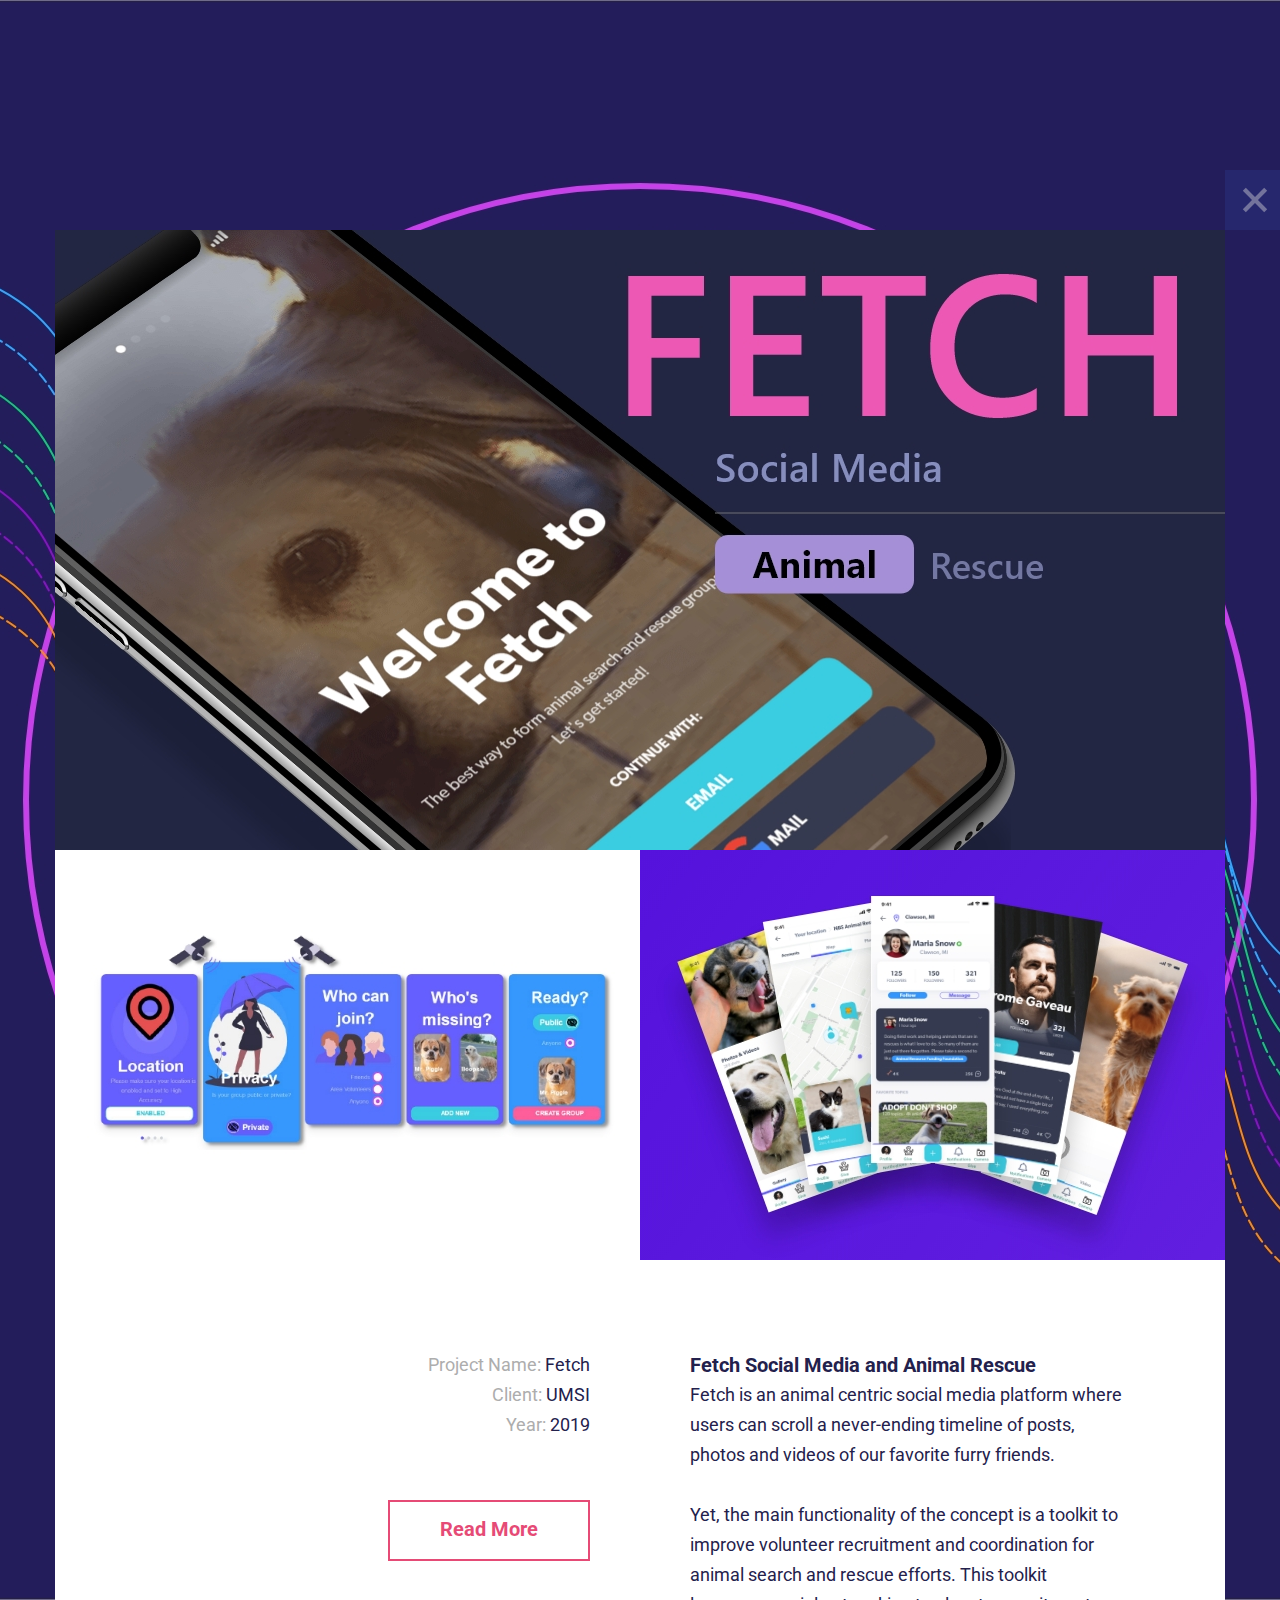
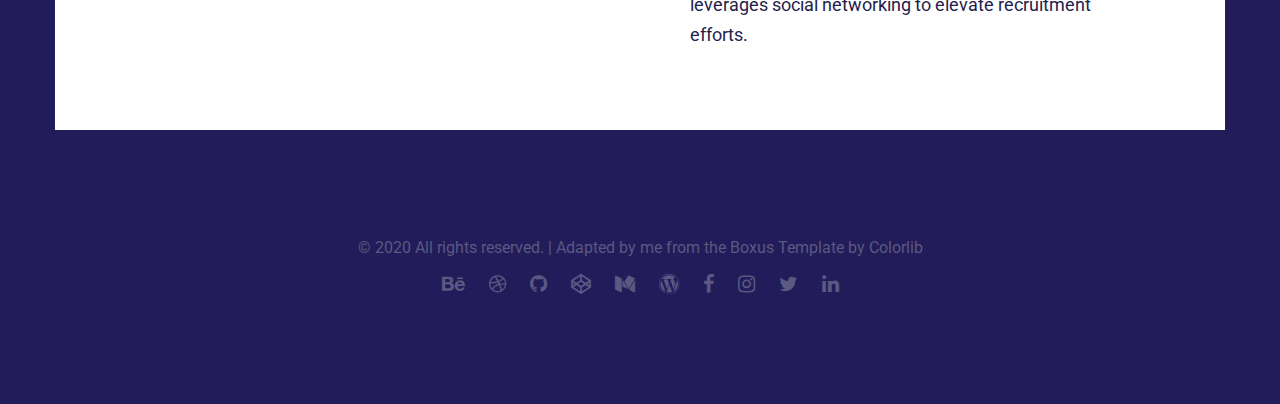
==== commit 43b0c96a: "images updates" ====
--- a/fetch-portfolio.html
+++ b/fetch-portfolio.html
@@ -1,9 +1,11 @@
+
+
 <!DOCTYPE HTML>
 <html lang="en-US">
     <head>
-        <title>Boxus - Html Responsive One Page Template</title>
+        <title>Fetch - Social Media Animal Rescue</title>
         <meta http-equiv="Content-Type" content="text/html; charset=UTF-8">
-        <meta name="description" content="Template by Colorlib" />
+        <meta name="description" content="Matt Garvin | UX Designer" />
         <meta name="keywords" content="HTML, CSS, JavaScript, PHP" />
         <meta name="author" content="Colorlib" />
         <meta name="viewport" content="width=device-width, initial-scale=1, maximum-scale=1">
@@ -85,7 +87,7 @@
                            <br>
                            <br>
                             <div class="text-right">
-                                <a href="#" target="_self" class="button ">Read More</a>
+                                <a href="https://www.behance.net/gallery/89745515/Fetch" target="_self" class="button ">Read More</a>
                             </div>
                         </div>
                         <div class="one_half last ">
--- a/style.css
+++ b/style.css
@@ -1111,7 +1111,7 @@
 #portfolio-1
 {
     background-color: #221c5a;
-    background-image:url("demo-images/background_img_05b.jpg"); 
+    background-image:url("demo-images/backgroundimg_05b.jpg"); 
     background-repeat: no-repeat;
     background-position: center top;
     background-size: auto; 
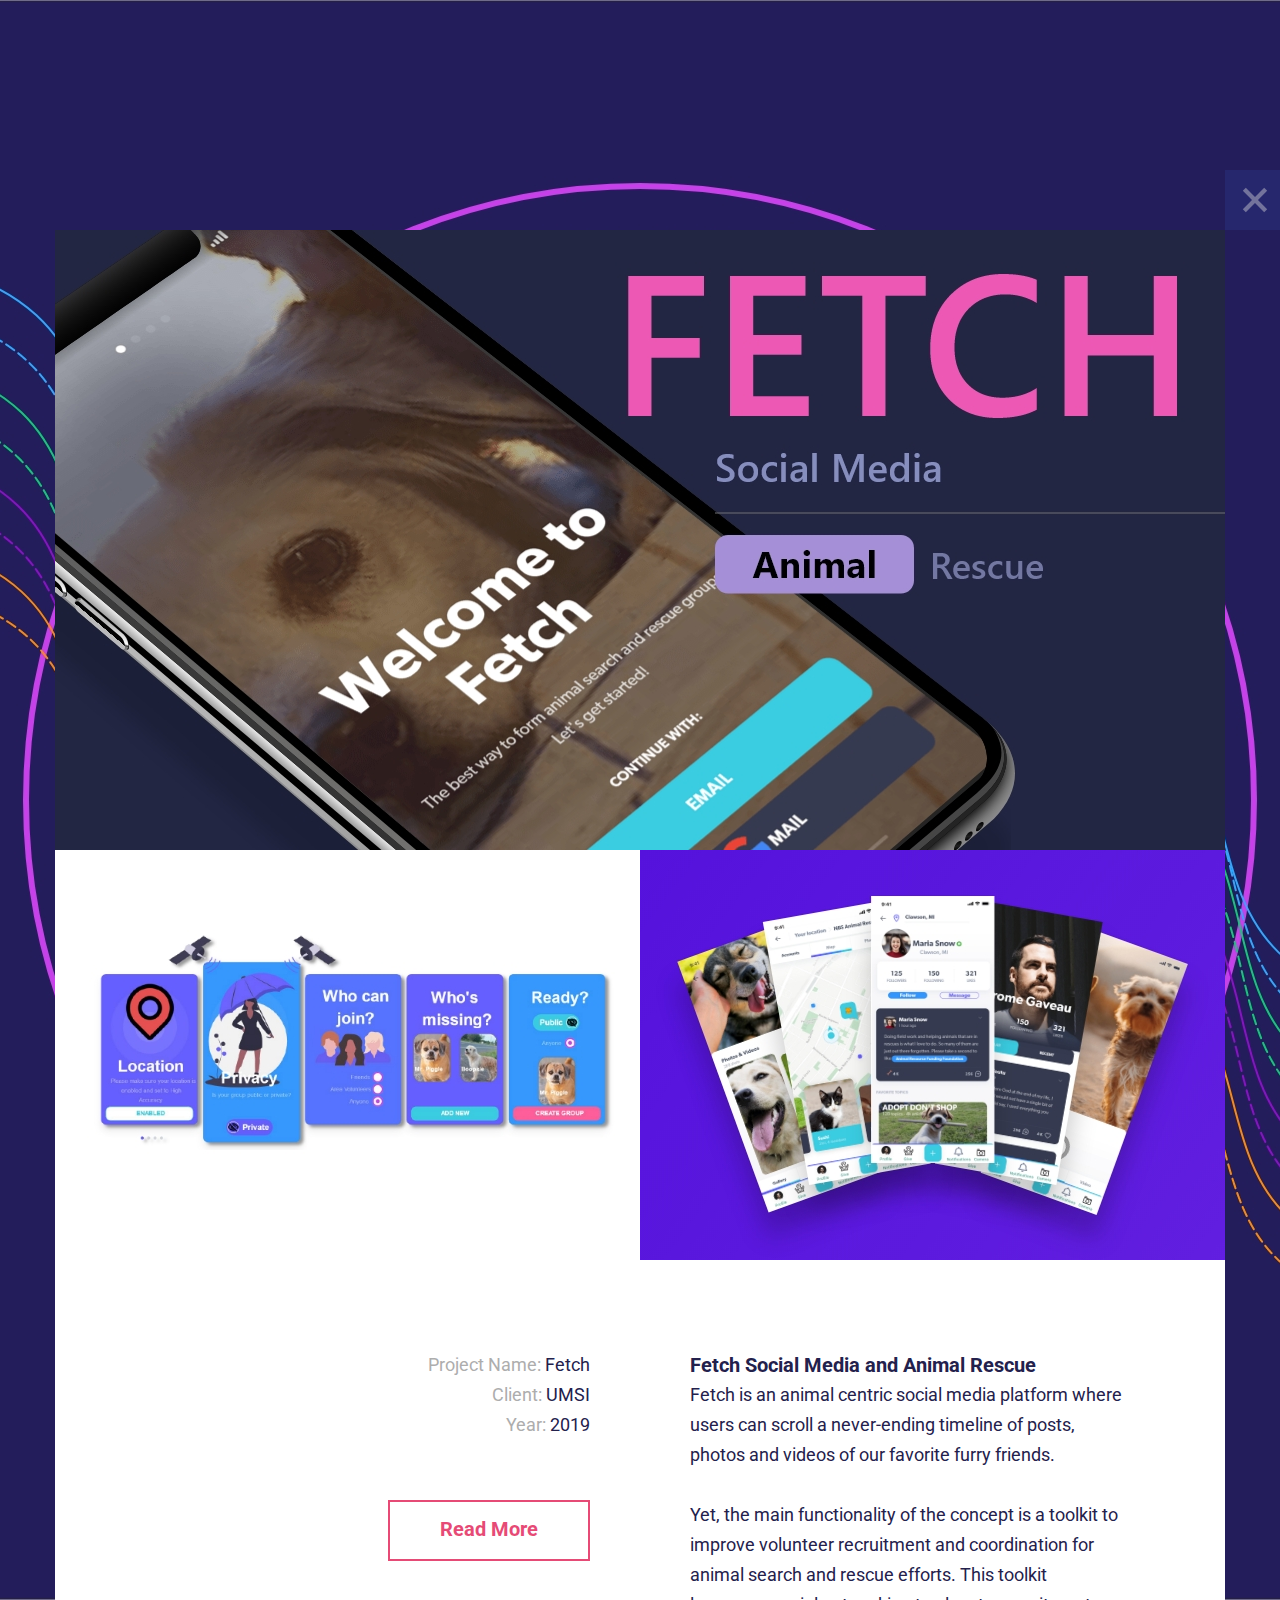
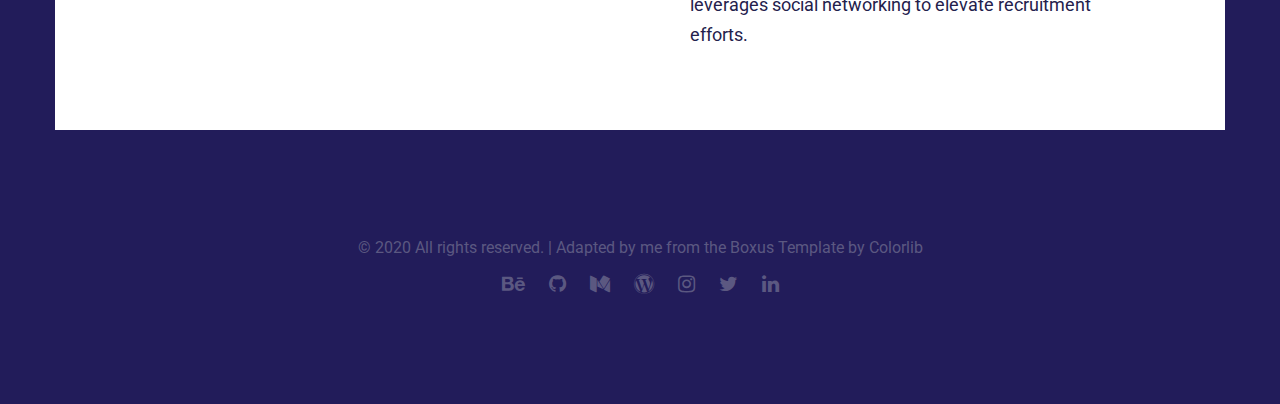
==== commit 461e89da: "update fetch socials" ====
--- a/fetch-portfolio.html
+++ b/fetch-portfolio.html
@@ -110,22 +110,23 @@
             <footer>
                 <div class="footer content-1170 center-relative">
                     <ul>
-                        <li class="copyright-footer">
-                            © 2020 All rights reserved. | Adapted by me from the Boxus Template by <a href="https://colorlib.com" target="_blank">Colorlib</a>
-                        </li>
-                        <li class="social-footer">
-                            <a href="https://www.behance.net/mtthwx" target="_blank"><span class="fa fa-behance"></span></a>
-                        <a href="https://dribbble.com/mtthwgrvn" target="_blank"><span class="fa fa-dribbble"></span></a>
+                    <li class="copyright-footer">
+                        © 2020 All rights reserved. | Adapted by me from the Boxus Template by <a href="https://colorlib.com" target="_blank">Colorlib</a>
+                    </li>
+                    <li class="social-footer">
+                        <a href="https://www.behance.net/mtthwx" target="_blank"><span class="fa fa-behance"></span></a>
+                        <!-- <a href="https://dribbble.com/mtthwgrvn" target="_blank"><span class="fa fa-dribbble"></span></a> -->
 						<a href="https://github.com/mtthwgrvn" target="_blank"><span class="fa fa-github"></span></a>
-						<a href="https://codepen.io/mtthwgrvn/" target="_blank"><span class="fa fa-codepen"></span></a>
+						<!-- <a href="https://codepen.io/mtthwgrvn/" target="_blank"><span class="fa fa-codepen"></span></a> -->
 						<a href="https://medium.com/@mtthwgrvn_15256" target="_blank"><span class="fa fa-medium"></span></a>
 						<a href="https://mtthwx.com" target="_blank"><span class="fa fa-wordpress"></span></a>
-                        <a href="https://www.facebook.com/mtthwgrvn" target="_blank"><span class="fa fa-facebook"></span></a>
+                        <!-- <a href="https://www.facebook.com/mtthwgrvn" target="_blank"><span class="fa fa-facebook"></span></a> -->
 						<a href="https://www.instagram.com/_mtthwgrvn_/" target="_blank"><span class="fa fa-instagram"></span></a>
 						<a href="https://twitter.com/mtthwgrvn" target="_blank"><span class="fa fa-twitter"></span></a>
 						<a href="https://www.linkedin.com/in/matthew-garvin-7260724a/" target="_blank"><span class="fa fa-linkedin"></span></a>
-                        </li>
-                    </ul>
+						            <!--            <a href="#"><span class="fa fa-rss"></span></a>  -->
+                    </li>
+                </ul>
                 </div>
             </footer>
         </article>
--- a/style.css
+++ b/style.css
@@ -890,7 +890,7 @@
 #contact
 {
     background-color: rgb(34, 28, 90); 
-    background-image: url("demo-images/background_img_05b.jpg"); 
+    background-image: url("demo-images/uxcontact-background.png"); 
     background-repeat: no-repeat; 
     background-position: center top; 
     background-size: auto; 
